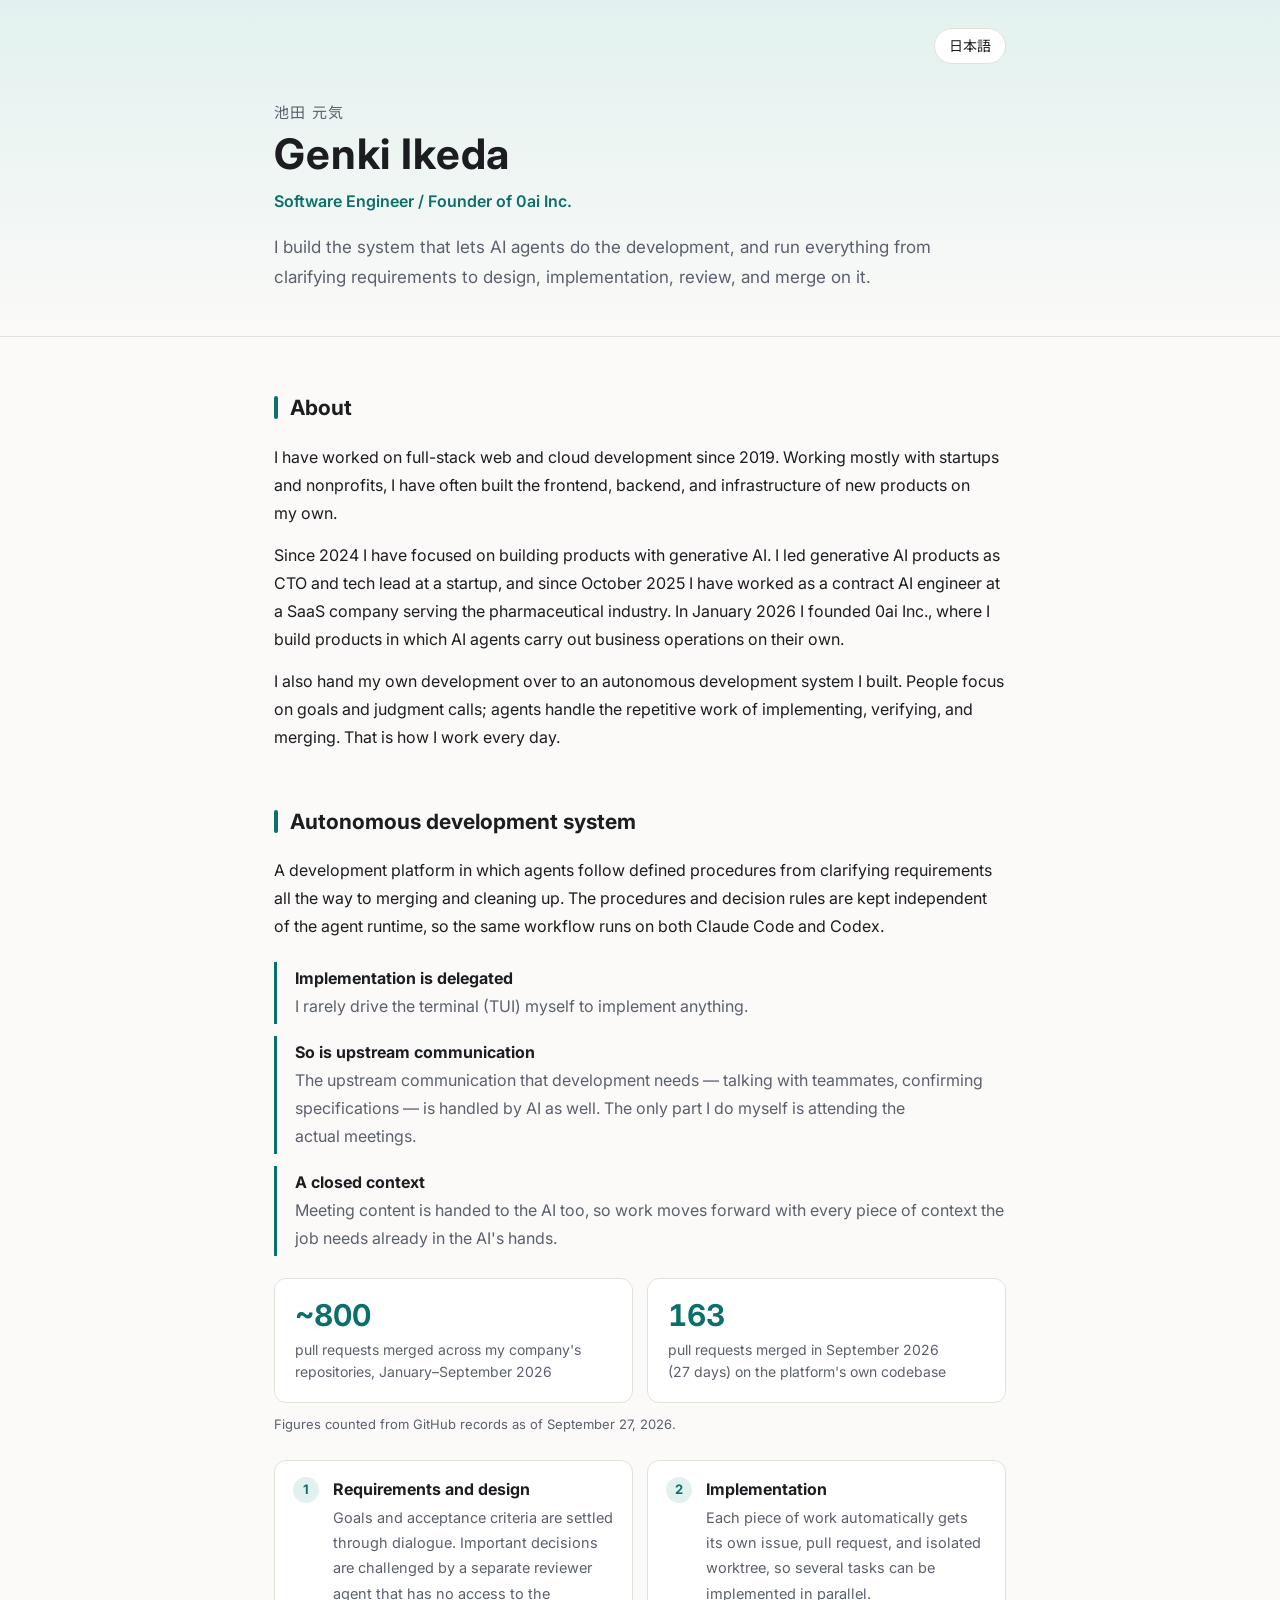
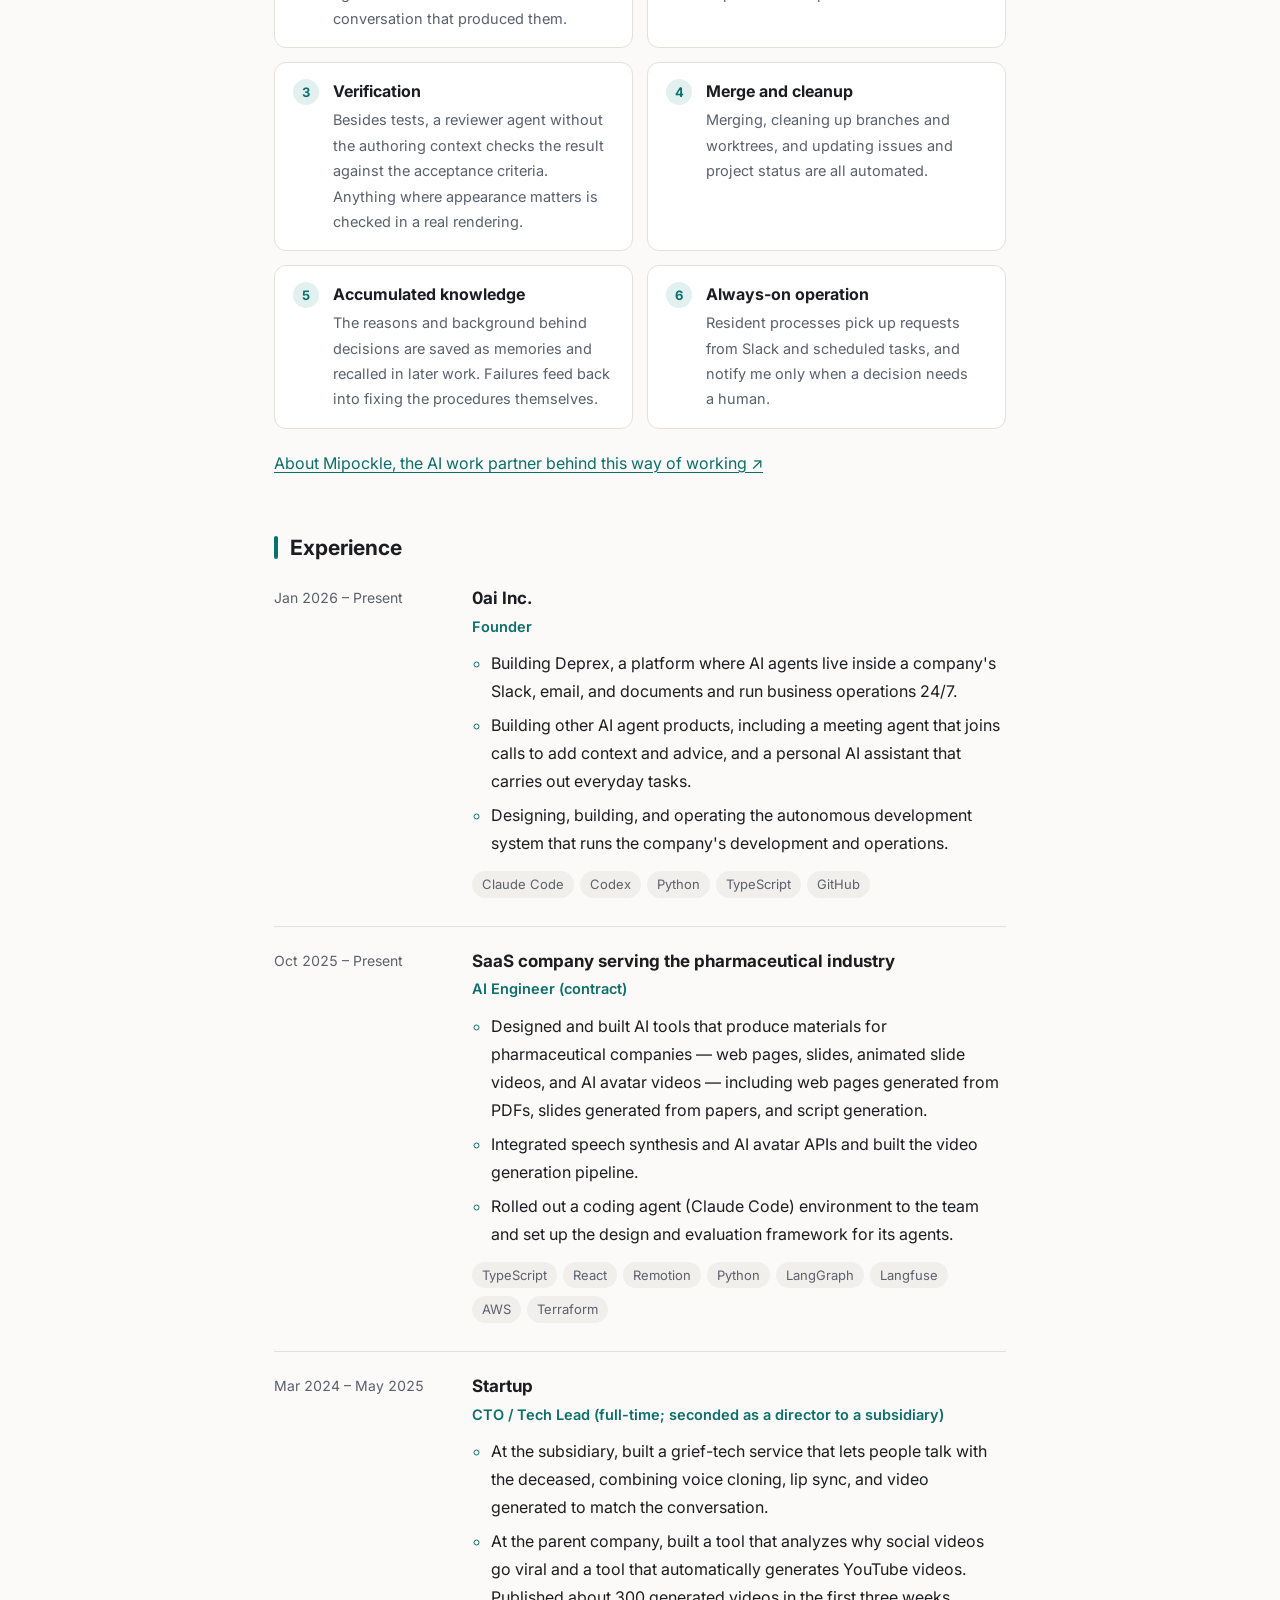
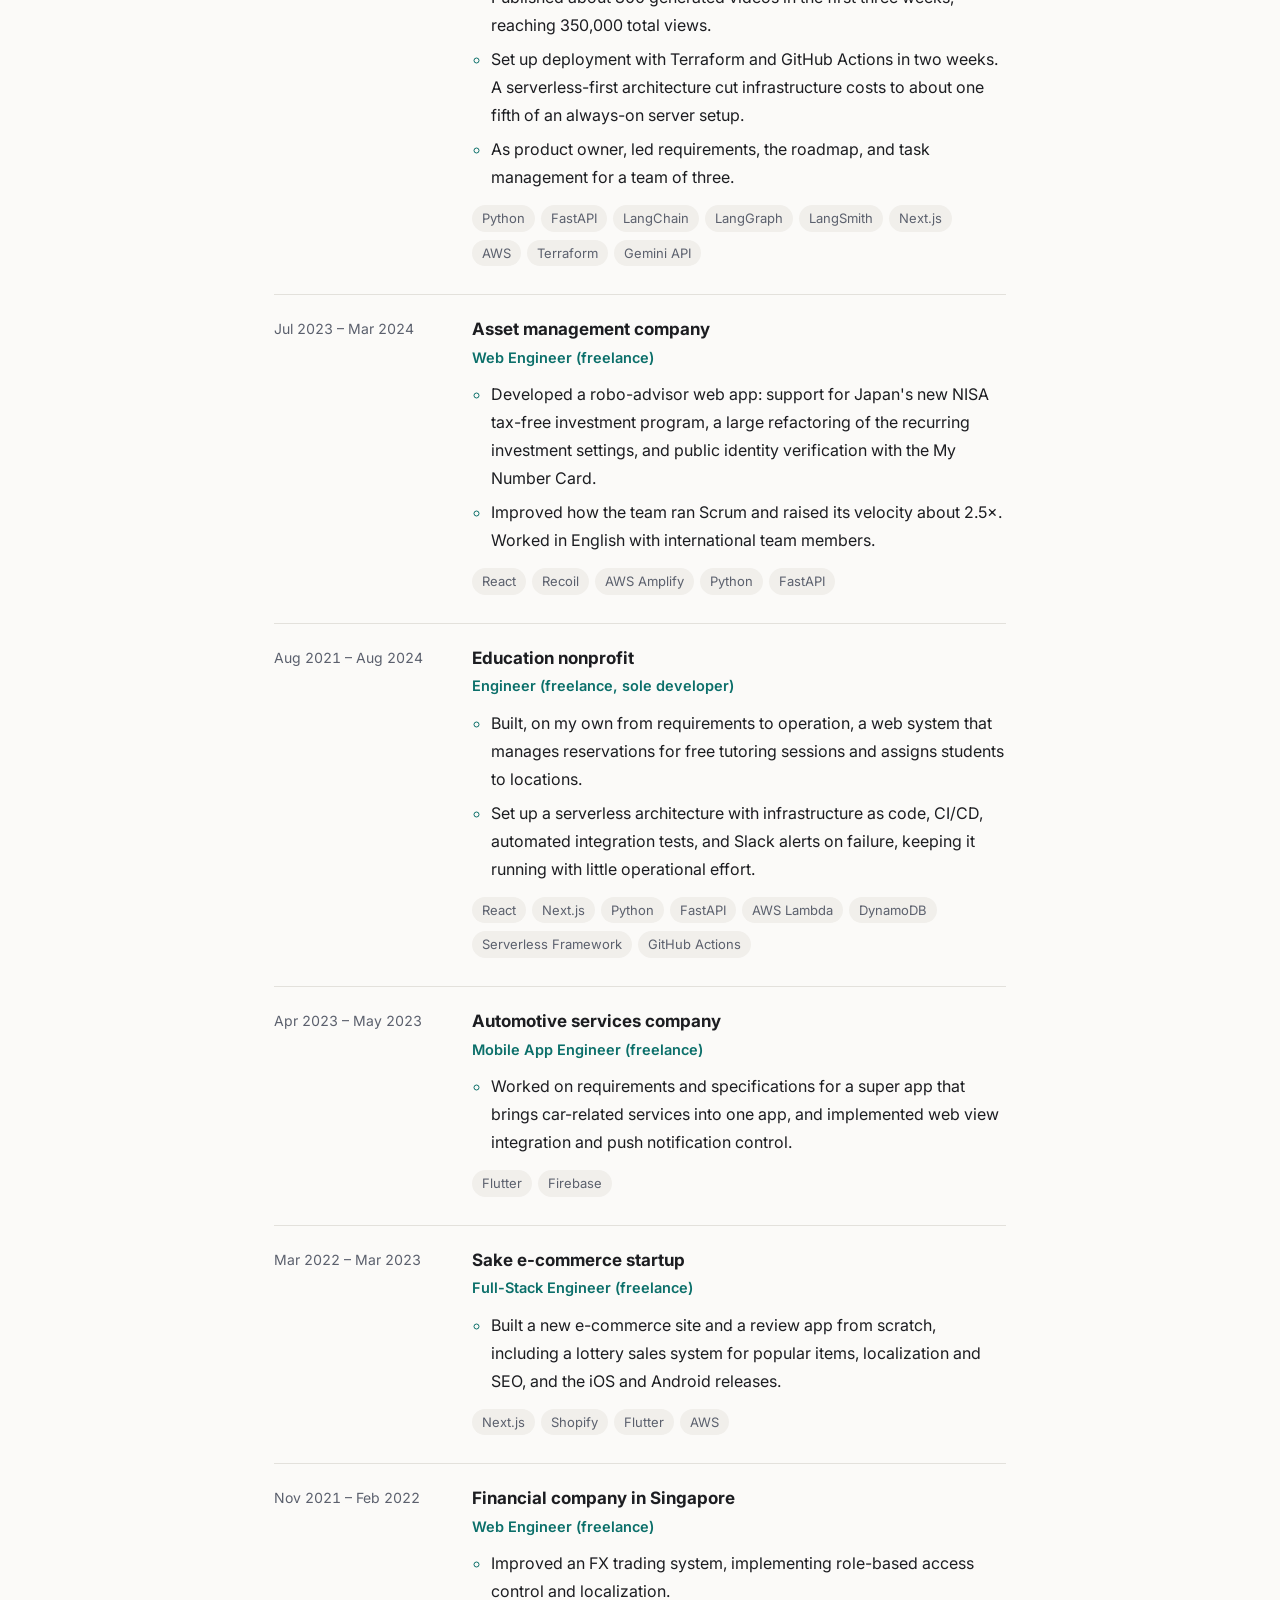
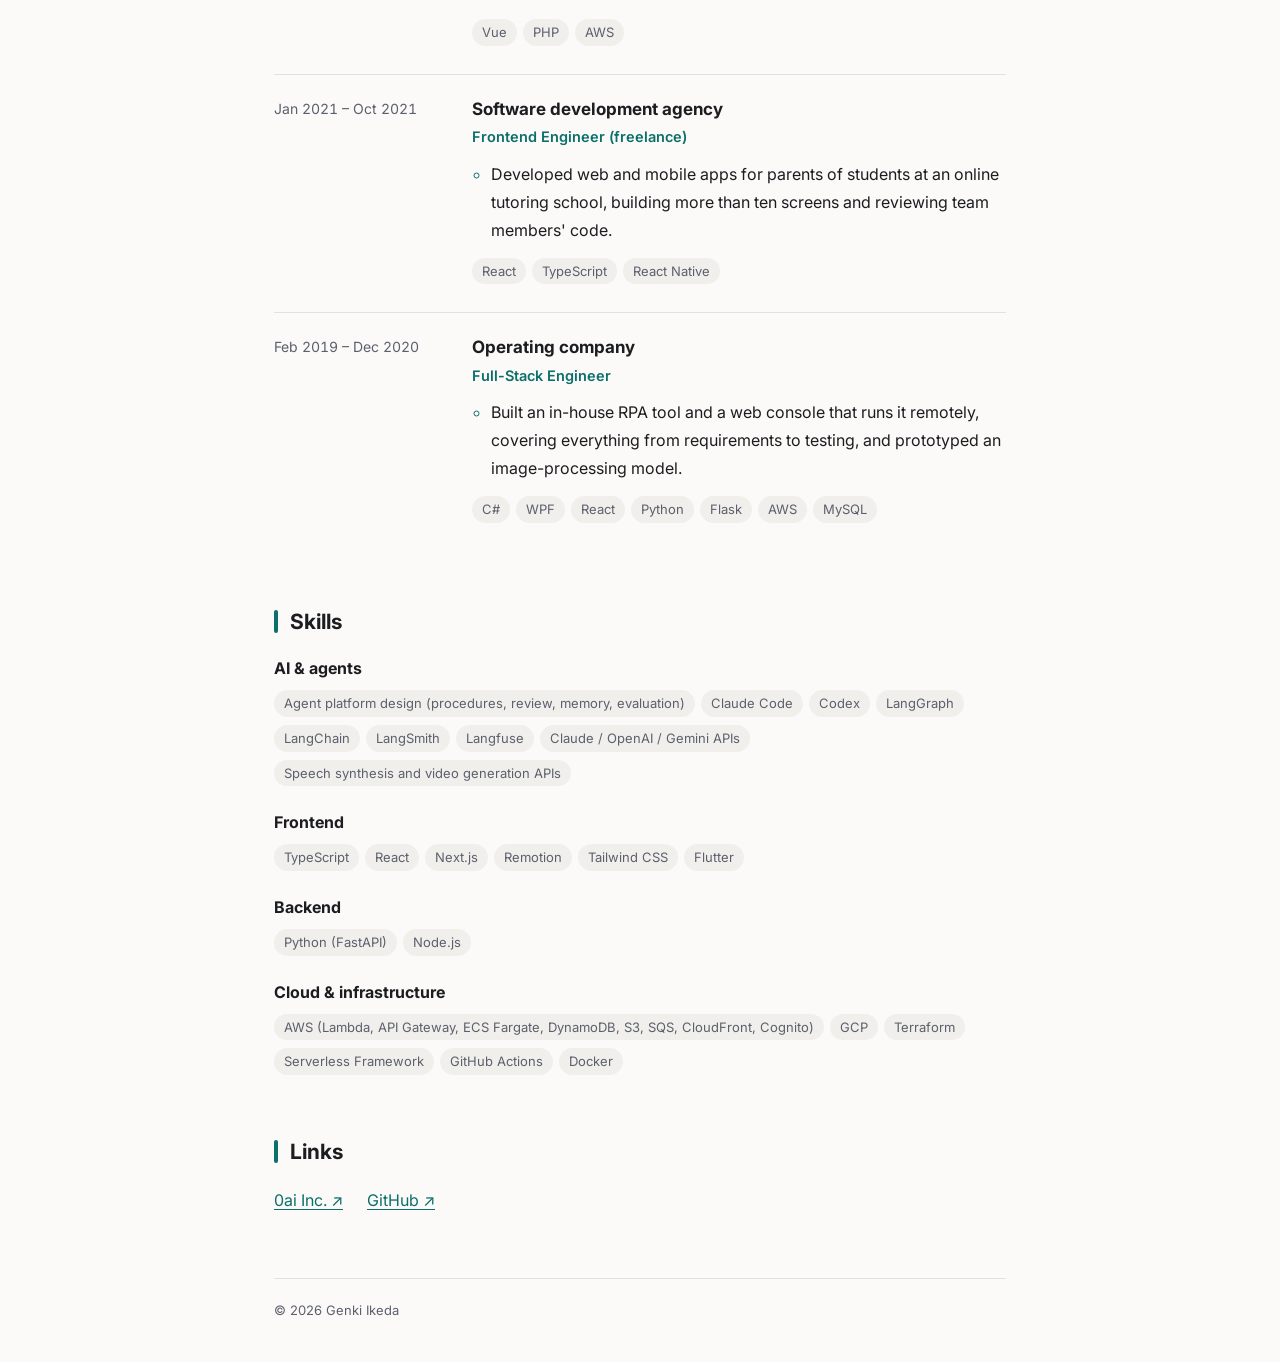
==== en/index.html @ 17bf09fb "Add profile site draft (not published)" ====
<!doctype html>
<html lang="en" class="site">
  <head>
    <meta charset="utf-8">
    <meta name="viewport" content="width=device-width, initial-scale=1">
    <title>Genki Ikeda | Software Engineer</title>
    <meta name="description" content="Software engineer who runs development — from requirements to implementation, review, and merge — on a self-built autonomous development system. Founder of 0ai Inc.">
    <link rel="canonical" href="https://ig-freetech.github.io/en/">
    <link rel="alternate" hreflang="en" href="https://ig-freetech.github.io/en/">
    <link rel="alternate" hreflang="ja" href="https://ig-freetech.github.io/">
    <meta property="og:type" content="profile">
    <meta property="og:title" content="Genki Ikeda | Software Engineer">
    <meta property="og:description" content="Software engineer who runs development — from requirements to implementation, review, and merge — on a self-built autonomous development system. Founder of 0ai Inc.">
    <meta property="og:url" content="https://ig-freetech.github.io/en/">
    <meta name="twitter:card" content="summary">
    <link rel="preconnect" href="https://fonts.googleapis.com">
    <link rel="preconnect" href="https://fonts.gstatic.com" crossorigin>
    <link rel="stylesheet" href="https://fonts.googleapis.com/css2?family=Inter:wght@400;600;700&family=Noto+Sans+JP:wght@400;500;700&display=swap">
    <link rel="stylesheet" href="/assets/style.css">
  </head>
  <body>
    <header class="hero">
      <div class="container">
        <nav class="topbar" aria-label="Language"><a class="lang-switch" href="/" hreflang="ja" lang="ja">日本語</a></nav>
        <p class="name-sub" lang="ja">池田 元気</p>
        <h1 class="name">Genki Ikeda</h1>
        <p class="role">Software Engineer / Founder of 0ai Inc.</p>
        <p class="tagline">I build the system that lets AI agents do the development, and run everything from clarifying requirements to design, implementation, review, and merge on it.</p>
      </div>
    </header>
    <main class="container">
      <section aria-labelledby="about">
        <h2 id="about">About</h2>
        <p>I have worked on full-stack web and cloud development since 2019. Working mostly with startups and nonprofits, I have often built the frontend, backend, and infrastructure of new products on my own.</p>
        <p>Since 2024 I have focused on building products with generative AI. I led generative AI products as CTO and tech lead at a startup, and since October 2025 I have worked as a contract AI engineer at a SaaS company serving the pharmaceutical industry. In January 2026 I founded 0ai Inc., where I build products in which AI agents carry out business operations on their own.</p>
        <p>I also hand my own development over to an autonomous development system I built. People focus on goals and judgment calls; agents handle the repetitive work of implementing, verifying, and merging. That is how I work every day.</p>
      </section>
      <section aria-labelledby="system">
        <h2 id="system">Autonomous development system</h2>
        <p class="lead">A development platform in which agents follow defined procedures from clarifying requirements all the way to merging and cleaning up. The procedures and decision rules are kept independent of the agent runtime, so the same workflow runs on both Claude Code and Codex.</p>
        <ul class="highlights">
          <li>
            <h3>Implementation is delegated</h3>
            <p>I rarely drive the terminal (TUI) myself to implement anything.</p>
          </li>
          <li>
            <h3>So is upstream communication</h3>
            <p>The upstream communication that development needs — talking with teammates, confirming specifications — is handled by AI as well. The only part I do myself is attending the actual meetings.</p>
          </li>
          <li>
            <h3>A closed context</h3>
            <p>Meeting content is handed to the AI too, so work moves forward with every piece of context the job needs already in the AI's hands.</p>
          </li>
        </ul>
        <div class="stats">
          <div class="stat">
            <p class="stat-value">~800</p>
            <p class="stat-label">pull requests merged across my company's repositories, January–September 2026</p>
          </div>
          <div class="stat">
            <p class="stat-value">163</p>
            <p class="stat-label">pull requests merged in September 2026 <span class="nowrap">(27 days)</span> on the platform's own codebase</p>
          </div>
        </div>
        <p class="note">Figures counted from GitHub records as of <span class="nowrap">September 27, 2026</span>.</p>
        <ol class="steps">
          <li class="step">
            <h3>Requirements and design</h3>
            <p>Goals and acceptance criteria are settled through dialogue. Important decisions are challenged by a separate reviewer agent that has no access to the conversation that produced them.</p>
          </li>
          <li class="step">
            <h3>Implementation</h3>
            <p>Each piece of work automatically gets its own issue, pull request, and isolated worktree, so several tasks can be implemented in parallel.</p>
          </li>
          <li class="step">
            <h3>Verification</h3>
            <p>Besides tests, a reviewer agent without the authoring context checks the result against the acceptance criteria. Anything where appearance matters is checked in a real rendering.</p>
          </li>
          <li class="step">
            <h3>Merge and cleanup</h3>
            <p>Merging, cleaning up branches and worktrees, and updating issues and project status are all automated.</p>
          </li>
          <li class="step">
            <h3>Accumulated knowledge</h3>
            <p>The reasons and background behind decisions are saved as memories and recalled in later work. Failures feed back into fixing the procedures themselves.</p>
          </li>
          <li class="step">
            <h3>Always-on operation</h3>
            <p>Resident processes pick up requests from Slack and scheduled tasks, and notify me only when a decision needs a human.</p>
          </li>
        </ol>
        <p class="more"><a href="https://0ai-inc.com/en/mipockle/">About Mipockle, the AI work partner behind this way of working</a></p>
      </section>
      <section aria-labelledby="experience">
        <h2 id="experience">Experience</h2>
        <ol class="jobs">
        <li class="job">
          <p class="job-period">Jan 2026 – Present</p>
          <div class="job-body">
            <h3 class="job-org">0ai Inc.</h3>
            <p class="job-position">Founder</p>
            <ul class="job-points"><li>Building Deprex, a platform where AI agents live inside a company's Slack, email, and documents and run business operations 24/7.</li><li>Building other AI agent products, including a meeting agent that joins calls to add context and advice, and a personal AI assistant that carries out everyday tasks.</li><li>Designing, building, and operating the autonomous development system that runs the company's development and operations.</li></ul>
            <p class="job-tech"><span class="visually-hidden">Tech: </span><span class="tag">Claude Code</span><span class="tag">Codex</span><span class="tag">Python</span><span class="tag">TypeScript</span><span class="tag">GitHub</span></p>
          </div>
        </li>
        <li class="job">
          <p class="job-period">Oct 2025 – Present</p>
          <div class="job-body">
            <h3 class="job-org">SaaS company serving the pharmaceutical industry</h3>
            <p class="job-position">AI Engineer (contract)</p>
            <ul class="job-points"><li>Designed and built AI tools that produce materials for pharmaceutical companies — web pages, slides, animated slide videos, and AI avatar videos — including web pages generated from PDFs, slides generated from papers, and script generation.</li><li>Integrated speech synthesis and AI avatar APIs and built the video generation pipeline.</li><li>Rolled out a coding agent (Claude Code) environment to the team and set up the design and evaluation framework for its agents.</li></ul>
            <p class="job-tech"><span class="visually-hidden">Tech: </span><span class="tag">TypeScript</span><span class="tag">React</span><span class="tag">Remotion</span><span class="tag">Python</span><span class="tag">LangGraph</span><span class="tag">Langfuse</span><span class="tag">AWS</span><span class="tag">Terraform</span></p>
          </div>
        </li>
        <li class="job">
          <p class="job-period">Mar 2024 – May 2025</p>
          <div class="job-body">
            <h3 class="job-org">Startup</h3>
            <p class="job-position">CTO / Tech Lead (full-time; seconded as a director to a subsidiary)</p>
            <ul class="job-points"><li>At the subsidiary, built a grief-tech service that lets people talk with the deceased, combining voice cloning, lip sync, and video generated to match the conversation.</li><li>At the parent company, built a tool that analyzes why social videos go viral and a tool that automatically generates YouTube videos. Published about 300 generated videos in the first three weeks, reaching 350,000 total views.</li><li>Set up deployment with Terraform and GitHub Actions in two weeks. A serverless-first architecture cut infrastructure costs to about one fifth of an always-on server setup.</li><li>As product owner, led requirements, the roadmap, and task management for a team of three.</li></ul>
            <p class="job-tech"><span class="visually-hidden">Tech: </span><span class="tag">Python</span><span class="tag">FastAPI</span><span class="tag">LangChain</span><span class="tag">LangGraph</span><span class="tag">LangSmith</span><span class="tag">Next.js</span><span class="tag">AWS</span><span class="tag">Terraform</span><span class="tag">Gemini API</span></p>
          </div>
        </li>
        <li class="job">
          <p class="job-period">Jul 2023 – Mar 2024</p>
          <div class="job-body">
            <h3 class="job-org">Asset management company</h3>
            <p class="job-position">Web Engineer (freelance)</p>
            <ul class="job-points"><li>Developed a robo-advisor web app: support for Japan's new NISA tax-free investment program, a large refactoring of the recurring investment settings, and public identity verification with the My Number Card.</li><li>Improved how the team ran Scrum and raised its velocity about 2.5×. Worked in English with international team members.</li></ul>
            <p class="job-tech"><span class="visually-hidden">Tech: </span><span class="tag">React</span><span class="tag">Recoil</span><span class="tag">AWS Amplify</span><span class="tag">Python</span><span class="tag">FastAPI</span></p>
          </div>
        </li>
        <li class="job">
          <p class="job-period">Aug 2021 – Aug 2024</p>
          <div class="job-body">
            <h3 class="job-org">Education nonprofit</h3>
            <p class="job-position">Engineer (freelance, sole developer)</p>
            <ul class="job-points"><li>Built, on my own from requirements to operation, a web system that manages reservations for free tutoring sessions and assigns students to locations.</li><li>Set up a serverless architecture with infrastructure as code, CI/CD, automated integration tests, and Slack alerts on failure, keeping it running with little operational effort.</li></ul>
            <p class="job-tech"><span class="visually-hidden">Tech: </span><span class="tag">React</span><span class="tag">Next.js</span><span class="tag">Python</span><span class="tag">FastAPI</span><span class="tag">AWS Lambda</span><span class="tag">DynamoDB</span><span class="tag">Serverless Framework</span><span class="tag">GitHub Actions</span></p>
          </div>
        </li>
        <li class="job">
          <p class="job-period">Apr 2023 – May 2023</p>
          <div class="job-body">
            <h3 class="job-org">Automotive services company</h3>
            <p class="job-position">Mobile App Engineer (freelance)</p>
            <ul class="job-points"><li>Worked on requirements and specifications for a super app that brings car-related services into one app, and implemented web view integration and push notification control.</li></ul>
            <p class="job-tech"><span class="visually-hidden">Tech: </span><span class="tag">Flutter</span><span class="tag">Firebase</span></p>
          </div>
        </li>
        <li class="job">
          <p class="job-period">Mar 2022 – Mar 2023</p>
          <div class="job-body">
            <h3 class="job-org">Sake e-commerce startup</h3>
            <p class="job-position">Full-Stack Engineer (freelance)</p>
            <ul class="job-points"><li>Built a new e-commerce site and a review app from scratch, including a lottery sales system for popular items, localization and SEO, and the iOS and Android releases.</li></ul>
            <p class="job-tech"><span class="visually-hidden">Tech: </span><span class="tag">Next.js</span><span class="tag">Shopify</span><span class="tag">Flutter</span><span class="tag">AWS</span></p>
          </div>
        </li>
        <li class="job">
          <p class="job-period">Nov 2021 – Feb 2022</p>
          <div class="job-body">
            <h3 class="job-org">Financial company in Singapore</h3>
            <p class="job-position">Web Engineer (freelance)</p>
            <ul class="job-points"><li>Improved an FX trading system, implementing role-based access control and localization.</li></ul>
            <p class="job-tech"><span class="visually-hidden">Tech: </span><span class="tag">Vue</span><span class="tag">PHP</span><span class="tag">AWS</span></p>
          </div>
        </li>
        <li class="job">
          <p class="job-period">Jan 2021 – Oct 2021</p>
          <div class="job-body">
            <h3 class="job-org">Software development agency</h3>
            <p class="job-position">Frontend Engineer (freelance)</p>
            <ul class="job-points"><li>Developed web and mobile apps for parents of students at an online tutoring school, building more than ten screens and reviewing team members' code.</li></ul>
            <p class="job-tech"><span class="visually-hidden">Tech: </span><span class="tag">React</span><span class="tag">TypeScript</span><span class="tag">React Native</span></p>
          </div>
        </li>
        <li class="job">
          <p class="job-period">Feb 2019 – Dec 2020</p>
          <div class="job-body">
            <h3 class="job-org">Operating company</h3>
            <p class="job-position">Full-Stack Engineer</p>
            <ul class="job-points"><li>Built an in-house RPA tool and a web console that runs it remotely, covering everything from requirements to testing, and prototyped an image-processing model.</li></ul>
            <p class="job-tech"><span class="visually-hidden">Tech: </span><span class="tag">C#</span><span class="tag">WPF</span><span class="tag">React</span><span class="tag">Python</span><span class="tag">Flask</span><span class="tag">AWS</span><span class="tag">MySQL</span></p>
          </div>
        </li>
        </ol>
      </section>
      <section aria-labelledby="skills">
        <h2 id="skills">Skills</h2>
        <div class="skills">
        <div class="skill-group">
          <h3>AI &amp; agents</h3>
          <p><span class="tag">Agent platform design (procedures, review, memory, evaluation)</span><span class="tag">Claude Code</span><span class="tag">Codex</span><span class="tag">LangGraph</span><span class="tag">LangChain</span><span class="tag">LangSmith</span><span class="tag">Langfuse</span><span class="tag">Claude / OpenAI / Gemini APIs</span><span class="tag">Speech synthesis and video generation APIs</span></p>
        </div>
        <div class="skill-group">
          <h3>Frontend</h3>
          <p><span class="tag">TypeScript</span><span class="tag">React</span><span class="tag">Next.js</span><span class="tag">Remotion</span><span class="tag">Tailwind CSS</span><span class="tag">Flutter</span></p>
        </div>
        <div class="skill-group">
          <h3>Backend</h3>
          <p><span class="tag">Python (FastAPI)</span><span class="tag">Node.js</span></p>
        </div>
        <div class="skill-group">
          <h3>Cloud &amp; infrastructure</h3>
          <p><span class="tag">AWS (Lambda, API Gateway, ECS Fargate, DynamoDB, S3, SQS, CloudFront, Cognito)</span><span class="tag">GCP</span><span class="tag">Terraform</span><span class="tag">Serverless Framework</span><span class="tag">GitHub Actions</span><span class="tag">Docker</span></p>
        </div>
        </div>
      </section>
      <section aria-labelledby="links">
        <h2 id="links">Links</h2>
        <ul class="links"><li><a href="https://0ai-inc.com/en/">0ai Inc.</a></li><li><a href="https://github.com/ig-freetech">GitHub</a></li></ul>
      </section>
    </main>
    <footer class="container footer">
      <p>&copy; 2026 Genki Ikeda</p>
    </footer>
  </body>
</html>
---- assets/style.css ----
:root {
  --bg: #fbfaf8;
  --surface: #ffffff;
  --text: #1c1d21;
  --muted: #5b606d;
  --border: #e3e1dc;
  --accent: #0b6f6a;
  --accent-soft: #e2f1ef;
  --tag-bg: #f1efeb;
  --font: "Inter", "Noto Sans JP", "Hiragino Sans", "Hiragino Kaku Gothic ProN", "Yu Gothic", system-ui, sans-serif;
  color-scheme: light;
}

@media (prefers-color-scheme: dark) {
  :root:not([data-theme="light"]) {
    --bg: #0f1115;
    --surface: #161920;
    --text: #e6e7ea;
    --muted: #a3a8b4;
    --border: #272b34;
    --accent: #5ccfc4;
    --accent-soft: #12302d;
    --tag-bg: #1d2029;
    color-scheme: dark;
  }
}

*,
*::before,
*::after {
  box-sizing: border-box;
}

html {
  -webkit-text-size-adjust: 100%;
  text-size-adjust: 100%;
}

body {
  margin: 0;
  background: var(--bg);
  color: var(--text);
  font-family: var(--font);
  font-size: 16px;
  line-height: 1.75;
  font-feature-settings: "palt" 1;
}

html[lang="ja"] body {
  line-height: 1.9;
  letter-spacing: 0.02em;
  word-break: auto-phrase;
}

h1,
h2,
h3,
p,
li {
  text-wrap: pretty;
}

a {
  color: var(--accent);
  text-underline-offset: 3px;
}

a:focus-visible {
  outline: 2px solid var(--accent);
  outline-offset: 3px;
  border-radius: 4px;
}

.container {
  max-width: 780px;
  margin: 0 auto;
  padding: 0 24px;
}

.visually-hidden {
  position: absolute;
  width: 1px;
  height: 1px;
  overflow: hidden;
  clip: rect(0 0 0 0);
  white-space: nowrap;
}

/* Hero */
.hero {
  padding: 28px 0 44px;
  border-bottom: 1px solid var(--border);
  background: linear-gradient(180deg, var(--accent-soft) 0%, transparent 100%);
}

.topbar {
  display: flex;
  justify-content: flex-end;
  min-height: 36px;
  margin-bottom: 36px;
}

.lang-switch {
  display: inline-flex;
  align-items: center;
  padding: 4px 14px;
  border: 1px solid var(--border);
  border-radius: 999px;
  background: var(--surface);
  color: var(--text);
  font-size: 14px;
  text-decoration: none;
}

.lang-switch:hover {
  border-color: var(--accent);
  color: var(--accent);
}

.name-sub {
  margin: 0;
  color: var(--muted);
  font-size: 15px;
  letter-spacing: 0.08em;
}

.name {
  margin: 2px 0 6px;
  font-size: 42px;
  line-height: 1.25;
  letter-spacing: 0.02em;
}

.role {
  margin: 0 0 18px;
  color: var(--accent);
  font-weight: 600;
}

.tagline {
  max-width: 40em;
  margin: 0;
  color: var(--muted);
  font-size: 17px;
}

.contact {
  display: flex;
  flex-wrap: wrap;
  gap: 4px 18px;
  margin: 16px 0 0;
  padding: 0;
  list-style: none;
  color: var(--muted);
  font-size: 14px;
}

/* Sections */
main section {
  margin-top: 56px;
}

h2 {
  display: flex;
  align-items: flex-start;
  gap: 12px;
  margin: 0 0 20px;
  font-size: 21px;
  line-height: 1.4;
  text-wrap: balance;
}

h2::before {
  content: "";
  flex: none;
  width: 4px;
  height: 1.1em;
  margin-top: 0.15em;
  border-radius: 2px;
  background: var(--accent);
}

h3 {
  margin: 0;
  font-size: 16px;
  line-height: 1.5;
}

main p {
  margin: 0 0 14px;
}

.lead {
  color: var(--text);
}

.note {
  margin-top: 12px;
  color: var(--muted);
  font-size: 13px;
}

/* Autonomous development system */
.highlights {
  display: grid;
  gap: 12px;
  margin: 22px 0 0;
  padding: 0;
  list-style: none;
}

.highlights li {
  padding: 4px 0 4px 18px;
  border-left: 3px solid var(--accent);
}

.highlights h3 {
  margin-bottom: 2px;
}

.highlights p {
  margin: 0;
  color: var(--muted);
}

.more {
  margin: 20px 0 0;
}

.more a::after {
  content: "\00a0\2197";
}

.stats {
  display: grid;
  grid-template-columns: repeat(2, minmax(0, 1fr));
  gap: 14px;
  margin: 22px 0 0;
}

.stats + .note {
  margin: 10px 0 24px;
}

.nowrap {
  white-space: nowrap;
}

.stat {
  padding: 18px 20px;
  border: 1px solid var(--border);
  border-radius: 12px;
  background: var(--surface);
}

.stat-value {
  margin: 0;
  color: var(--accent);
  font-size: 30px;
  font-weight: 700;
  line-height: 1.2;
  font-variant-numeric: tabular-nums;
}

.stat-label {
  margin: 6px 0 0;
  color: var(--muted);
  font-size: 14px;
  line-height: 1.6;
}

.steps {
  display: grid;
  grid-template-columns: repeat(2, minmax(0, 1fr));
  gap: 14px;
  margin: 0;
  padding: 0;
  list-style: none;
  counter-reset: step;
}

.step {
  position: relative;
  padding: 16px 18px 16px 58px;
  border: 1px solid var(--border);
  border-radius: 12px;
  background: var(--surface);
  counter-increment: step;
}

.step::before {
  content: counter(step);
  position: absolute;
  top: 16px;
  left: 18px;
  display: grid;
  place-items: center;
  width: 26px;
  height: 26px;
  border-radius: 50%;
  background: var(--accent-soft);
  color: var(--accent);
  font-size: 13px;
  font-weight: 700;
  letter-spacing: 0;
}

.step h3 {
  margin-bottom: 4px;
}

.step p {
  margin: 0;
  color: var(--muted);
  font-size: 14.5px;
  line-height: 1.75;
}

/* Experience */
.jobs {
  margin: 0;
  padding: 0;
  list-style: none;
}

.job {
  display: grid;
  grid-template-columns: 176px minmax(0, 1fr);
  gap: 6px 22px;
  padding: 22px 0;
  border-top: 1px solid var(--border);
}

.job:first-child {
  border-top: 0;
  padding-top: 4px;
}

.job-period {
  margin: 0;
  color: var(--muted);
  font-size: 14px;
  font-variant-numeric: tabular-nums;
  white-space: nowrap;
}

.job-org {
  font-size: 17px;
}

.job-position {
  margin: 2px 0 10px;
  color: var(--accent);
  font-size: 14.5px;
  font-weight: 600;
}

.job-points {
  margin: 0 0 12px;
  padding-left: 1.2em;
}

.job-points li {
  margin-bottom: 6px;
}

.job-points li::marker {
  color: var(--accent);
}

.job-tech {
  margin: 0;
}

.tag {
  display: inline-block;
  margin: 0 6px 6px 0;
  padding: 1px 10px;
  border-radius: 14px;
  background: var(--tag-bg);
  color: var(--muted);
  font-size: 13px;
  line-height: 1.9;
  letter-spacing: 0;
}

/* Skills */
.skills {
  display: grid;
  gap: 18px;
}

.skill-group h3 {
  margin-bottom: 8px;
}

.skill-group p {
  margin: 0;
}

/* Links */
.links {
  display: flex;
  flex-wrap: wrap;
  gap: 10px 24px;
  margin: 0;
  padding: 0;
  list-style: none;
}

.links a::after {
  content: "\00a0\2197";
}

.footer {
  margin-top: 64px;
  padding-bottom: 40px;
  color: var(--muted);
  font-size: 13px;
}

.footer p {
  margin: 0;
  padding-top: 20px;
  border-top: 1px solid var(--border);
}

@media (max-width: 640px) {
  .container {
    padding: 0 16px;
  }

  .hero {
    padding-bottom: 36px;
  }

  .topbar {
    margin-bottom: 24px;
  }

  .name {
    font-size: 34px;
  }

  .tagline {
    font-size: 16px;
  }

  main section {
    margin-top: 44px;
  }

  .stats,
  .steps {
    grid-template-columns: minmax(0, 1fr);
  }

  .job {
    grid-template-columns: minmax(0, 1fr);
    gap: 2px;
  }
}

/* Print: the resume PDF and printing the public page */
@page {
  size: A4;
  margin: 14mm 15mm;
}

@media print {
  :root {
    --bg: #ffffff;
    --surface: #ffffff;
    --text: #16171a;
    --muted: #4c515c;
    --border: #d9d7d2;
    --accent: #0b6f6a;
    --accent-soft: #eef6f5;
    --tag-bg: #f1efeb;
  }

  body {
    font-size: 10pt;
    line-height: 1.6;
  }

  html[lang="ja"] body {
    line-height: 1.7;
  }

  .container {
    max-width: none;
    padding: 0;
  }

  .hero {
    padding: 0 0 12px;
    background: none;
  }

  .topbar {
    display: none;
  }

  .name {
    font-size: 22pt;
  }

  .tagline {
    font-size: 10.5pt;
  }

  main section {
    margin-top: 18px;
  }

  h2 {
    margin-bottom: 10px;
    font-size: 13pt;
    break-after: avoid;
  }

  .stats {
    margin: 10px 0 0;
    gap: 8px;
  }

  .stats + .note {
    margin: 6px 0 12px;
  }

  .stat {
    padding: 8px 12px;
  }

  .stat-value {
    font-size: 16pt;
  }

  .steps {
    gap: 8px 18px;
  }

  .step {
    padding: 0 0 0 30px;
    border: 0;
    border-radius: 0;
    background: none;
    break-inside: avoid;
  }

  .step::before {
    top: 1px;
    left: 0;
    width: 20px;
    height: 20px;
  }

  .step p {
    font-size: 9pt;
  }

  .job {
    grid-template-columns: 27mm minmax(0, 1fr);
    gap: 4px 14px;
    padding: 10px 0;
    break-inside: avoid;
  }

  .job-period {
    white-space: normal;
    font-size: 9pt;
  }

  .tag {
    font-size: 8pt;
    padding: 0 7px;
  }

  .links a::after {
    content: " (" attr(href) ")";
    color: var(--muted);
  }

  .highlights {
    margin-top: 10px;
    gap: 6px;
  }

  .highlights li {
    padding: 2px 0 2px 12px;
    break-inside: avoid;
  }

  .more a::after {
    content: " (" attr(href) ")";
    color: var(--muted);
  }

  .footer {
    display: none;
  }
}
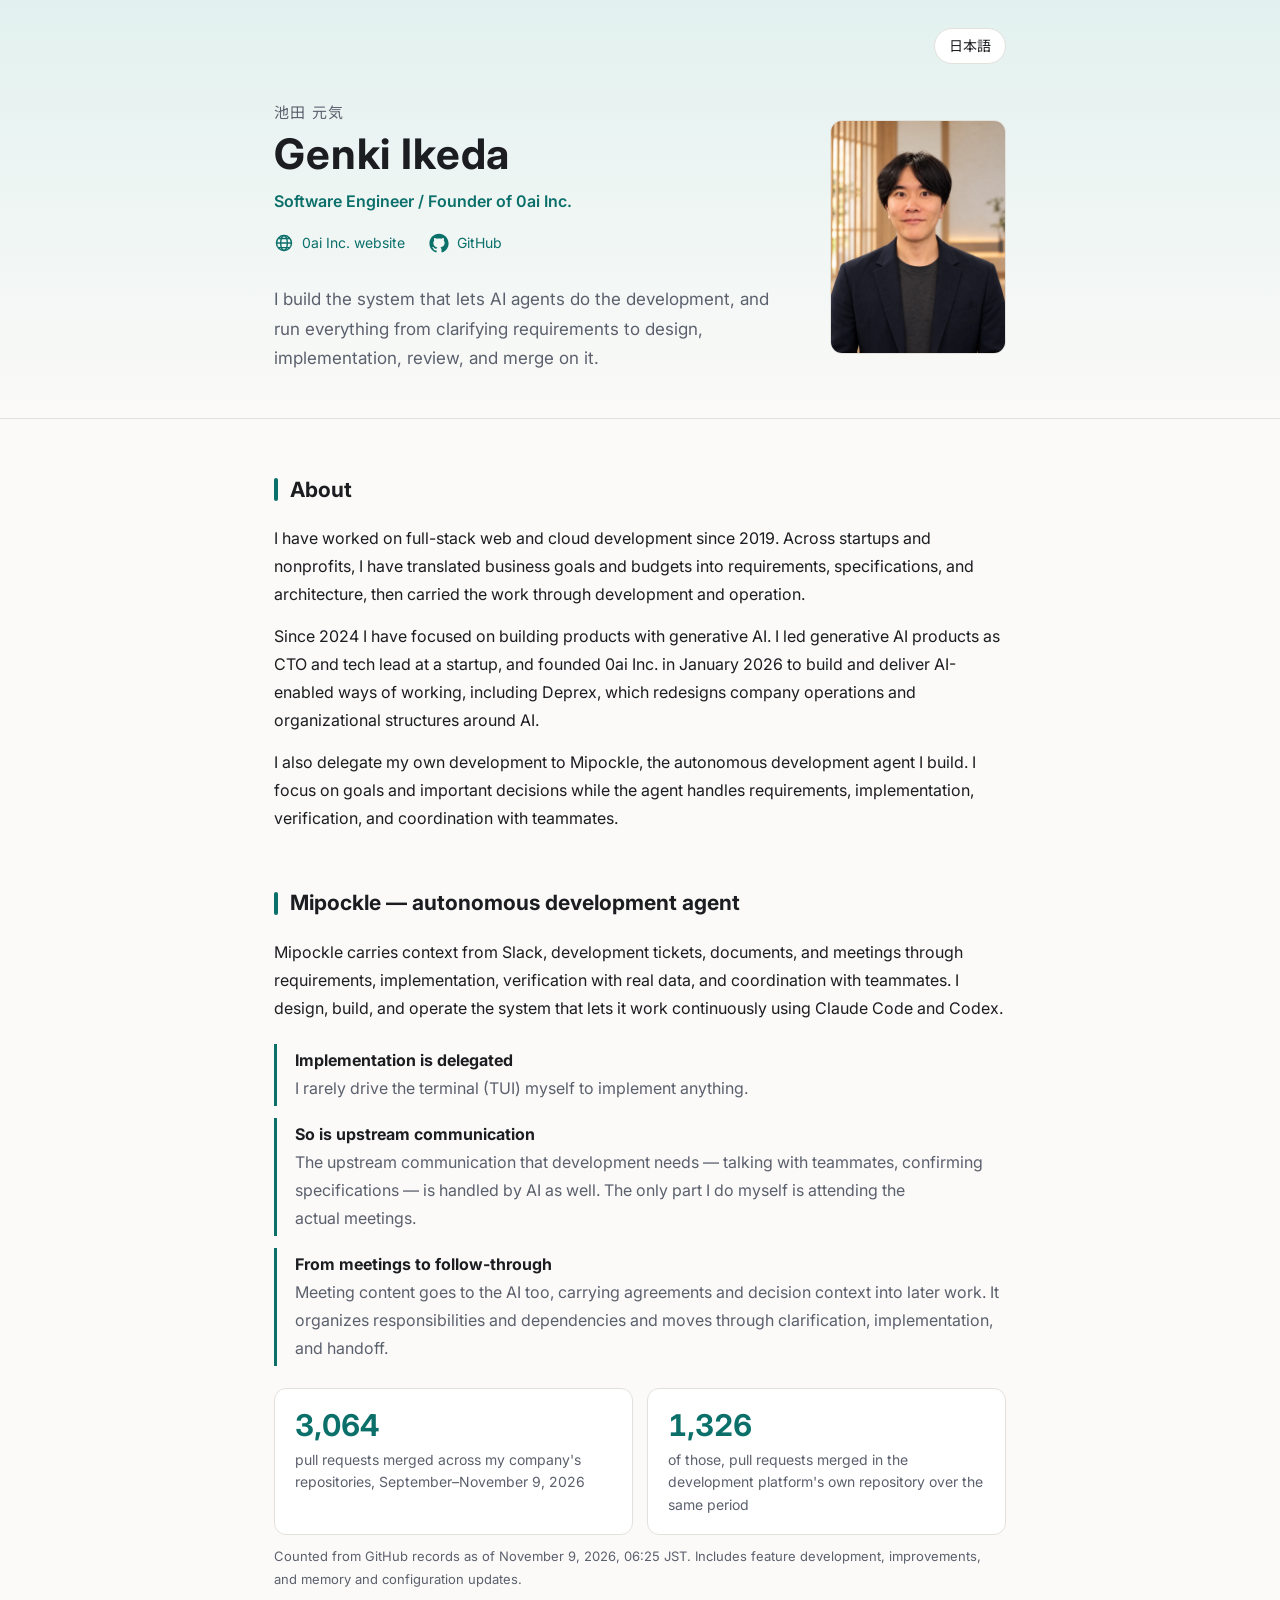
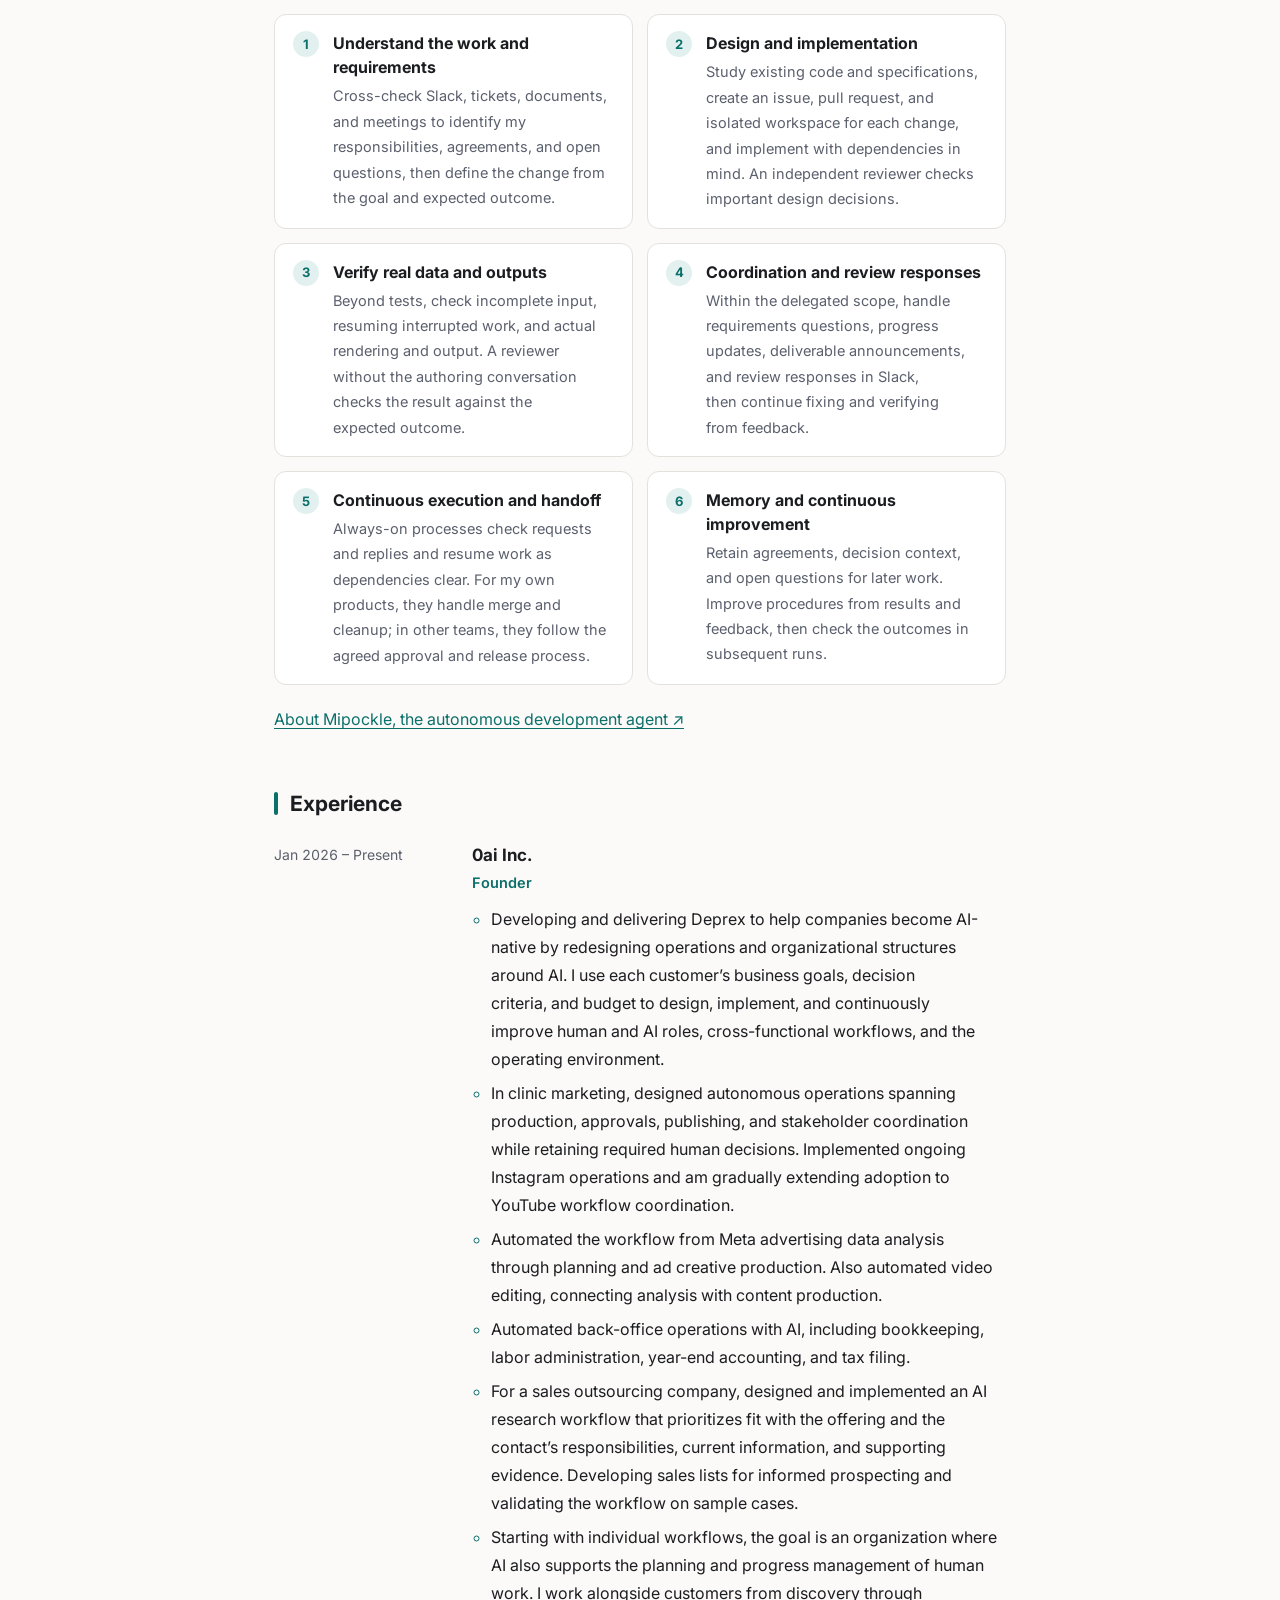
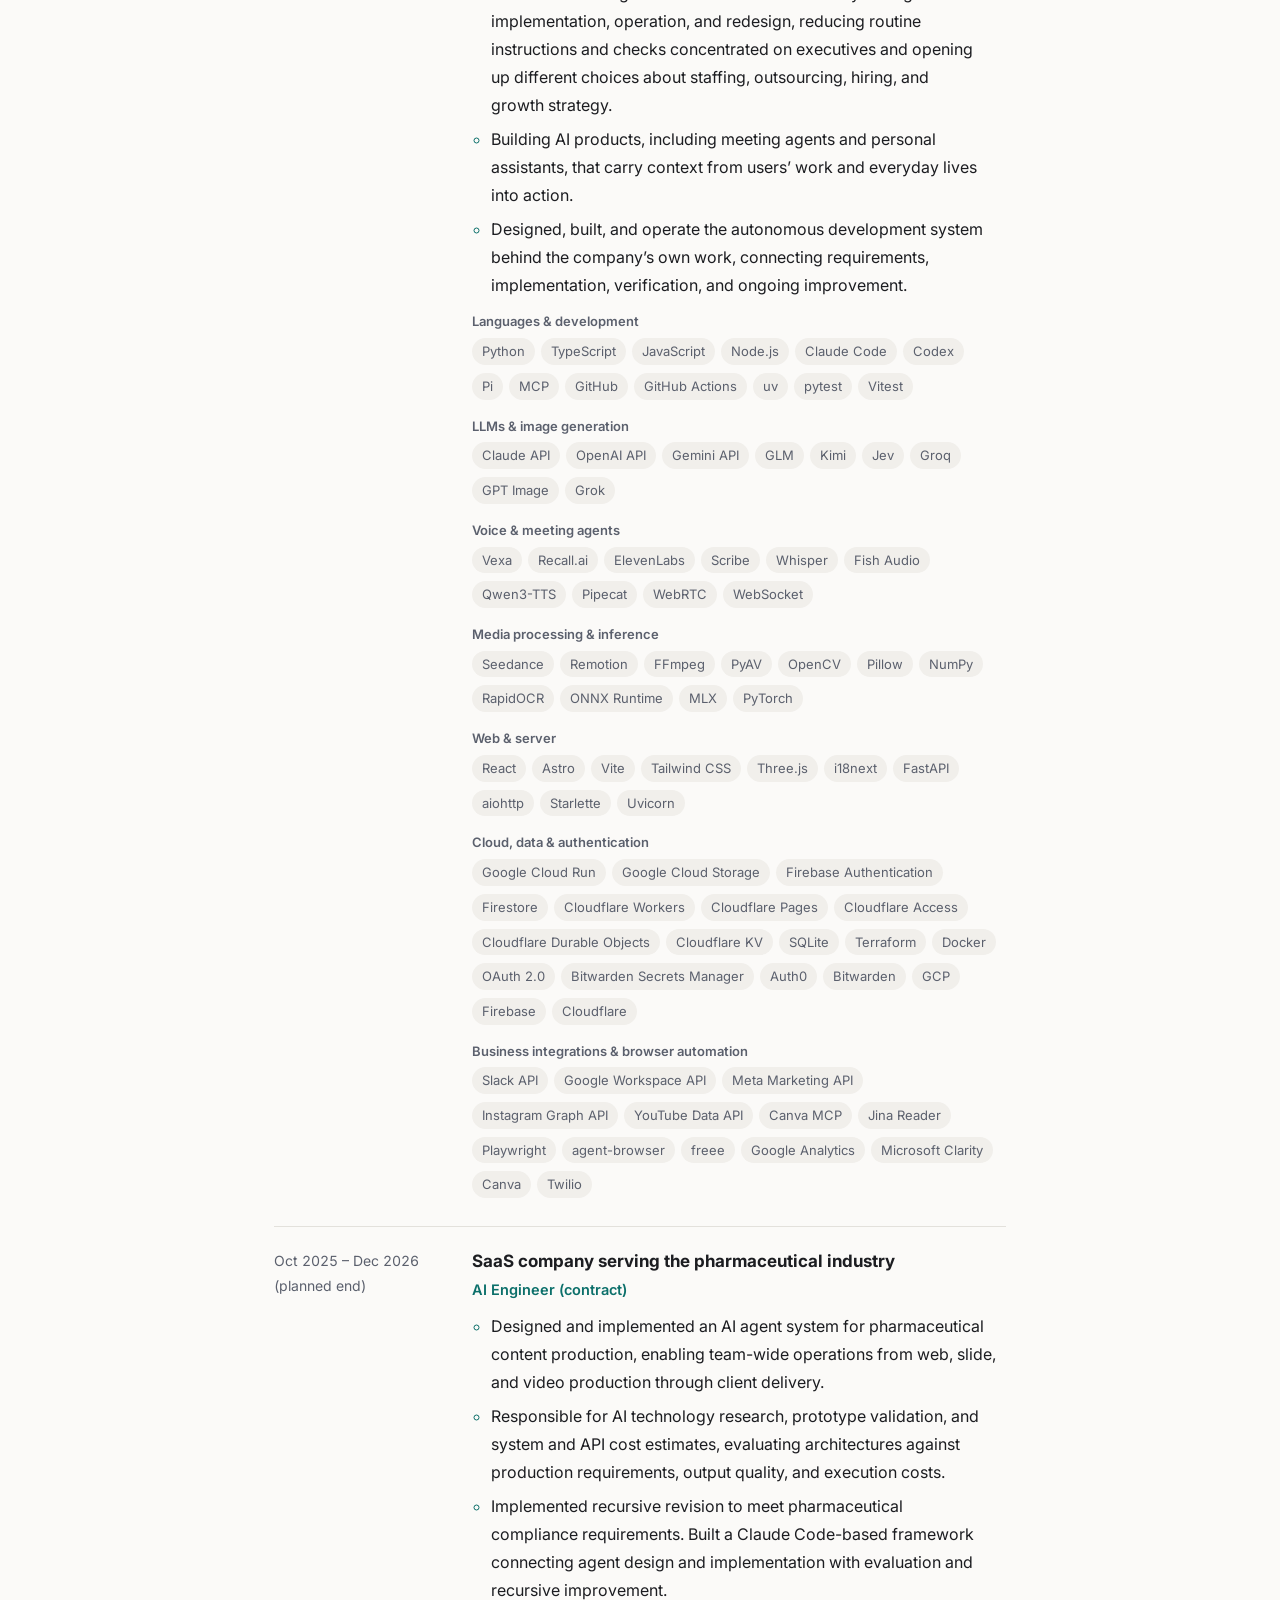
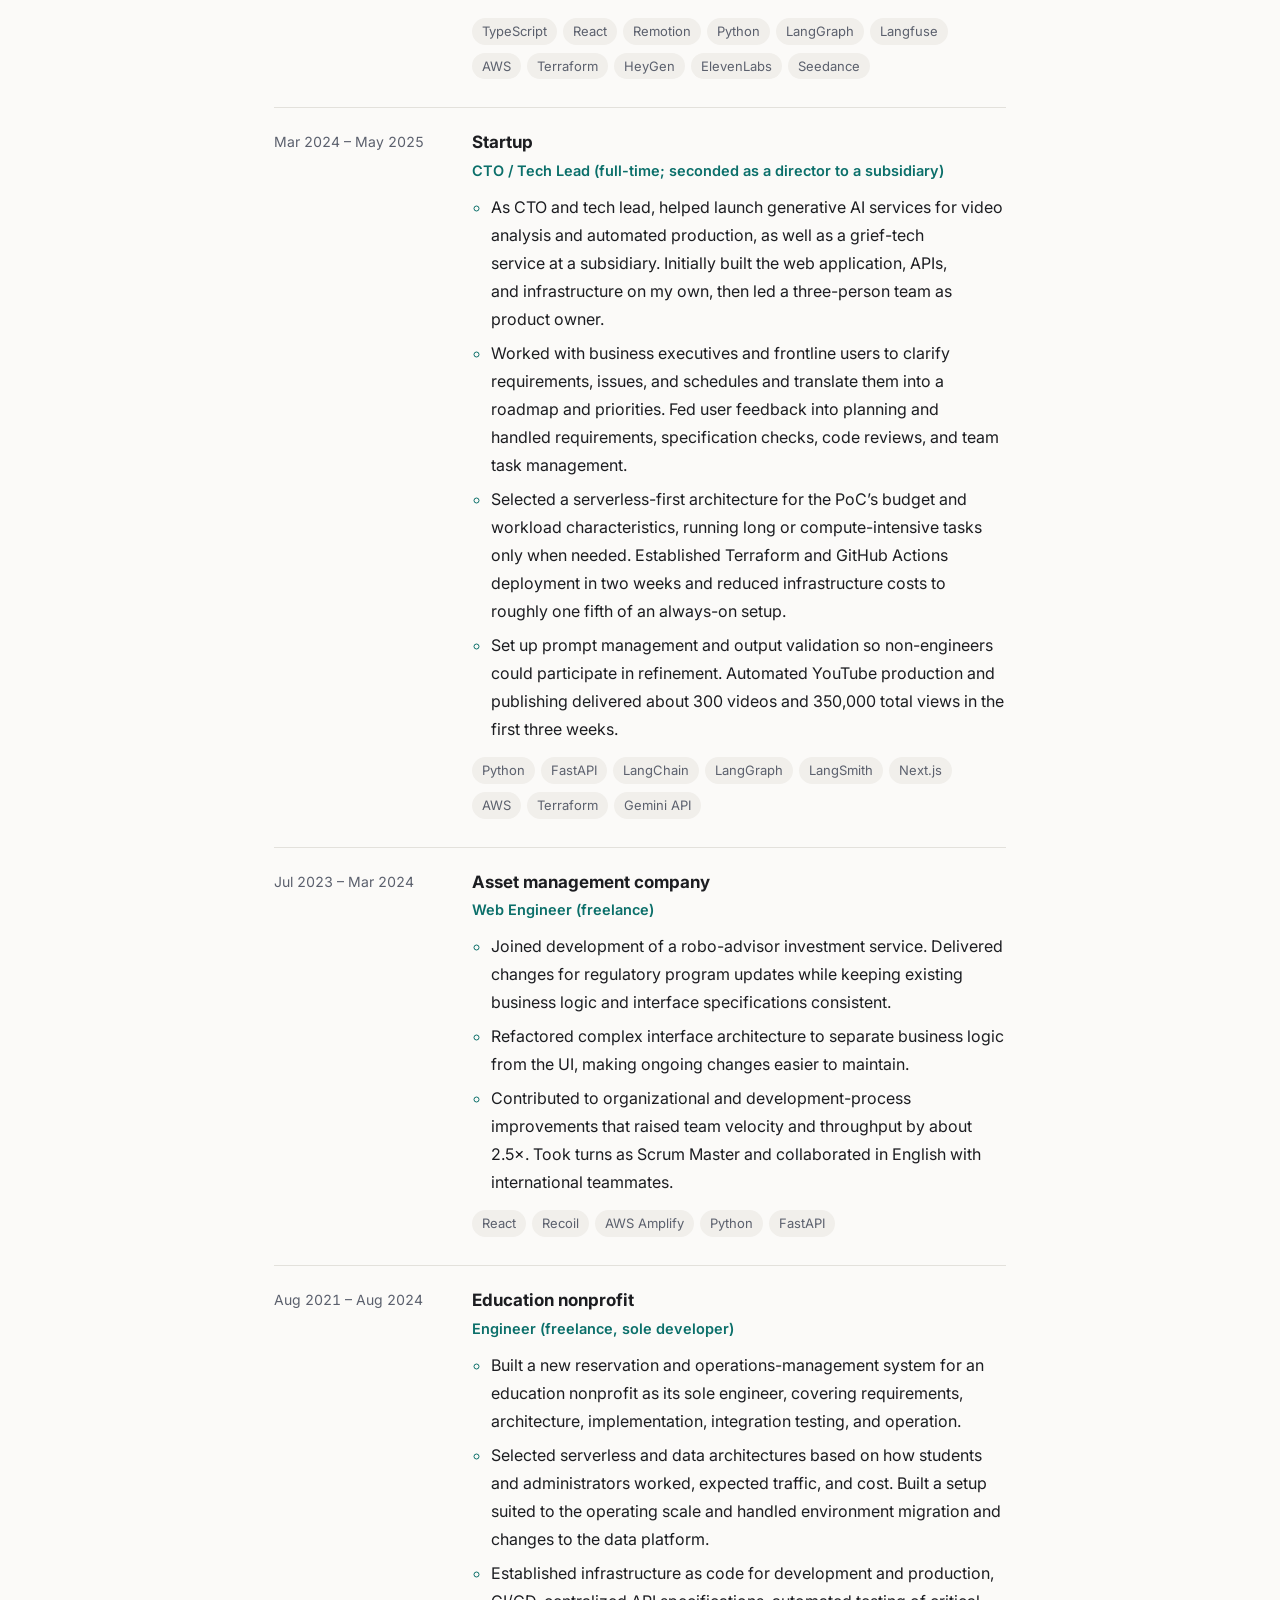
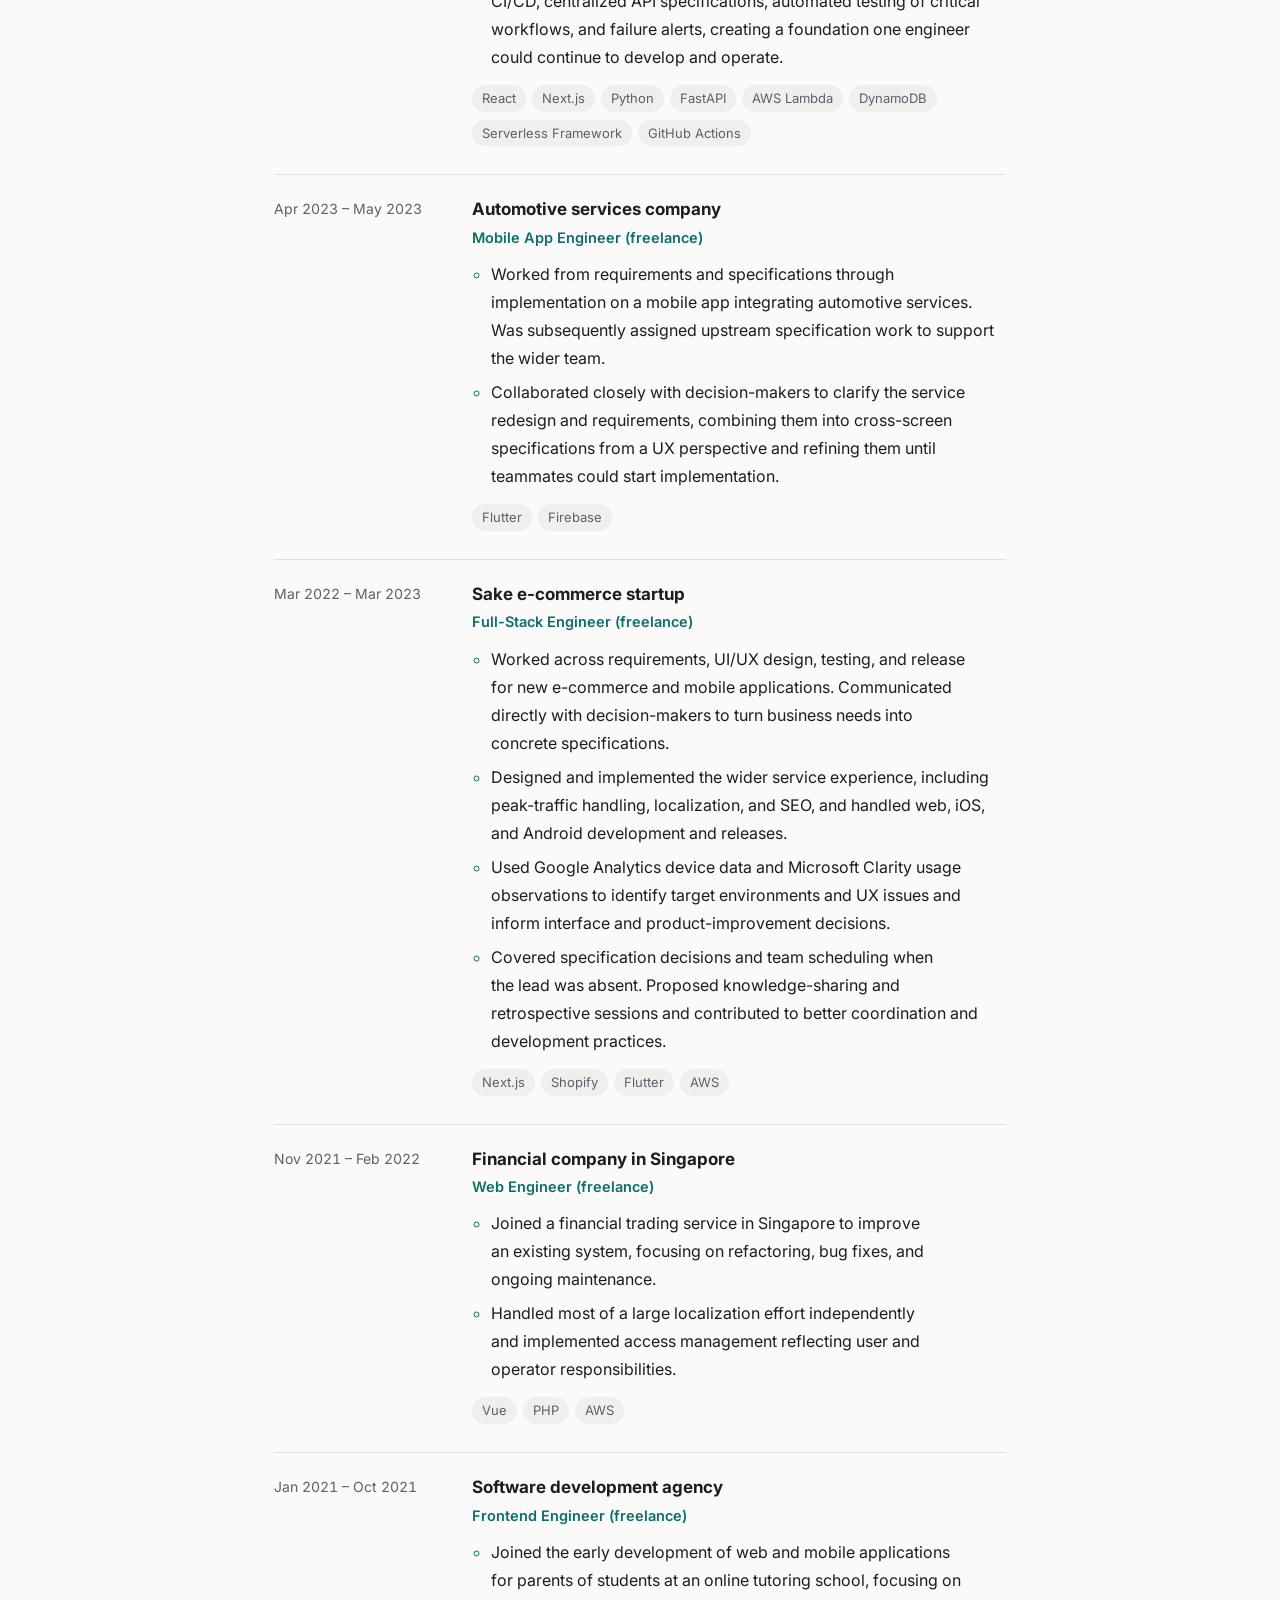
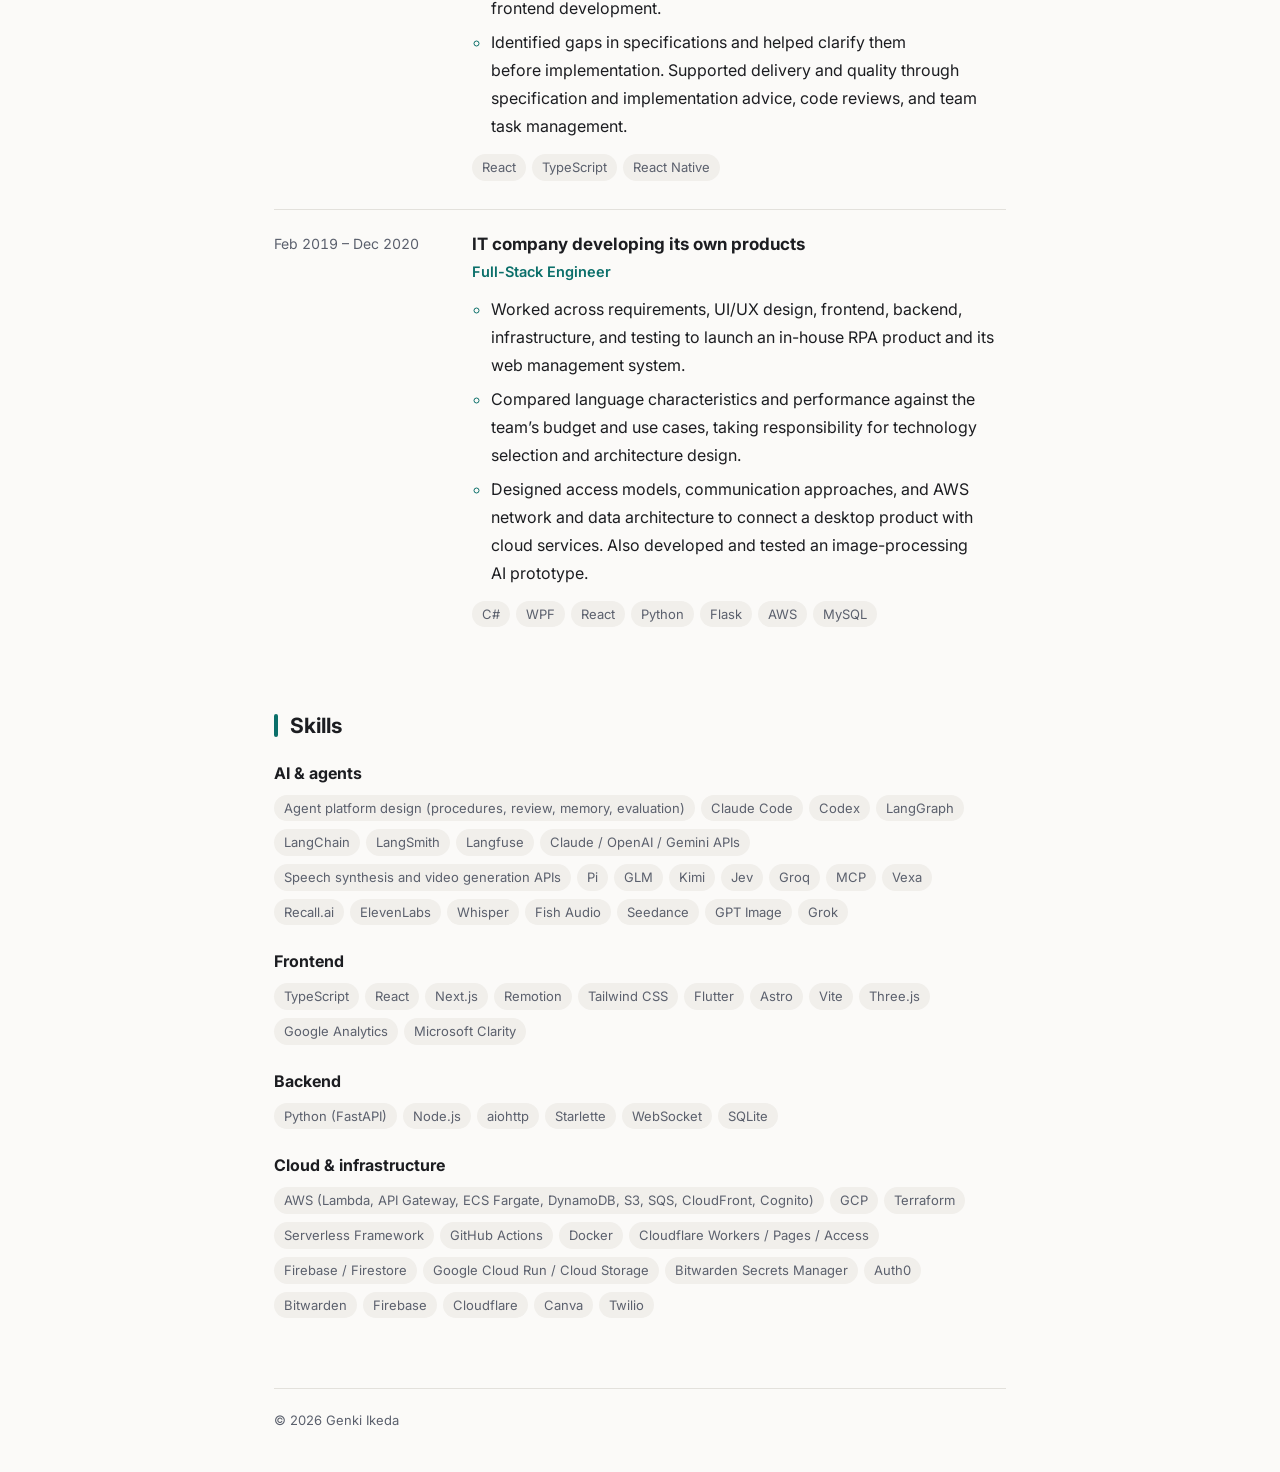
==== commit b5d79fe1: "プロフィールと職務経歴を更新して公開準備" ====
--- a/en/index.html
+++ b/en/index.html
@@ -22,22 +22,28 @@
     <header class="hero">
       <div class="container">
         <nav class="topbar" aria-label="Language"><a class="lang-switch" href="/" hreflang="ja" lang="ja">日本語</a></nav>
+        <div class="hero-profile">
+        <div class="hero-copy">
         <p class="name-sub" lang="ja">池田 元気</p>
         <h1 class="name">Genki Ikeda</h1>
         <p class="role">Software Engineer / Founder of 0ai Inc.</p>
+        <ul class="links"><li><a href="https://0ai-inc.com/en/"><svg viewBox="0 0 24 24" aria-hidden="true" focusable="false" fill="none" stroke="currentColor" stroke-width="1.7"><circle cx="12" cy="12" r="9"/><ellipse cx="12" cy="12" rx="4" ry="9"/><path d="M3 12h18M5 6.5h14M5 17.5h14"/></svg><span>0ai Inc. website</span></a></li><li><a href="https://github.com/ig-freetech"><svg viewBox="0 0 24 24" aria-hidden="true" focusable="false" fill="currentColor"><path d="M10.226 17.284c-2.965-.36-5.054-2.493-5.054-5.256 0-1.123.404-2.336 1.078-3.144-.292-.741-.247-2.314.09-2.965.898-.112 2.111.36 2.83 1.01.853-.269 1.752-.404 2.853-.404 1.1 0 1.999.135 2.807.382.696-.629 1.932-1.1 2.83-.988.315.606.36 2.179.067 2.942.72.854 1.101 2 1.101 3.167 0 2.763-2.089 4.852-5.098 5.234.763.494 1.28 1.572 1.28 2.807v2.336c0 .674.561 1.056 1.235.786 4.066-1.55 7.255-5.615 7.255-10.646C23.5 6.188 18.334 1 11.978 1 5.62 1 .5 6.188.5 12.545c0 4.986 3.167 9.12 7.435 10.669.606.225 1.19-.18 1.19-.786V20.63a2.9 2.9 0 0 1-1.078.224c-1.483 0-2.359-.808-2.987-2.313-.247-.607-.517-.966-1.034-1.033-.27-.023-.359-.135-.359-.27 0-.27.45-.471.898-.471.652 0 1.213.404 1.797 1.235.45.651.921.943 1.483.943.561 0 .92-.202 1.437-.719.382-.381.674-.718.944-.943"/></svg><span>GitHub</span></a></li></ul>
         <p class="tagline">I build the system that lets AI agents do the development, and run everything from clarifying requirements to design, implementation, review, and merge on it.</p>
+        </div>
+        <img class="hero-portrait" src="/assets/genki-ikeda.webp" alt="Genki Ikeda" width="720" height="960" fetchpriority="high" decoding="async">
+        </div>
       </div>
     </header>
     <main class="container">
       <section aria-labelledby="about">
         <h2 id="about">About</h2>
-        <p>I have worked on full-stack web and cloud development since 2019. Working mostly with startups and nonprofits, I have often built the frontend, backend, and infrastructure of new products on my own.</p>
-        <p>Since 2024 I have focused on building products with generative AI. I led generative AI products as CTO and tech lead at a startup, and since October 2025 I have worked as a contract AI engineer at a SaaS company serving the pharmaceutical industry. In January 2026 I founded 0ai Inc., where I build products in which AI agents carry out business operations on their own.</p>
-        <p>I also hand my own development over to an autonomous development system I built. People focus on goals and judgment calls; agents handle the repetitive work of implementing, verifying, and merging. That is how I work every day.</p>
+        <p>I have worked on full-stack web and cloud development since 2019. Across startups and nonprofits, I have translated business goals and budgets into requirements, specifications, and architecture, then carried the work through development and operation.</p>
+        <p>Since 2024 I have focused on building products with generative AI. I led generative AI products as CTO and tech lead at a startup, and founded 0ai Inc. in January 2026 to build and deliver AI-enabled ways of working, including Deprex, which redesigns company operations and organizational structures around AI.</p>
+        <p>I also delegate my own development to Mipockle, the autonomous development agent I build. I focus on goals and important decisions while the agent handles requirements, implementation, verification, and coordination with teammates.</p>
       </section>
       <section aria-labelledby="system">
-        <h2 id="system">Autonomous development system</h2>
-        <p class="lead">A development platform in which agents follow defined procedures from clarifying requirements all the way to merging and cleaning up. The procedures and decision rules are kept independent of the agent runtime, so the same workflow runs on both Claude Code and Codex.</p>
+        <h2 id="system">Mipockle — autonomous development agent</h2>
+        <p class="lead">Mipockle carries context from Slack, development tickets, documents, and meetings through requirements, implementation, verification with real data, and coordination with teammates. I design, build, and operate the system that lets it work continuously using Claude Code and Codex.</p>
         <ul class="highlights">
           <li>
             <h3>Implementation is delegated</h3>
@@ -48,48 +54,48 @@
             <p>The upstream communication that development needs — talking with teammates, confirming specifications — is handled by AI as well. The only part I do myself is attending the actual meetings.</p>
           </li>
           <li>
-            <h3>A closed context</h3>
-            <p>Meeting content is handed to the AI too, so work moves forward with every piece of context the job needs already in the AI's hands.</p>
+            <h3>From meetings to follow-through</h3>
+            <p>Meeting content goes to the AI too, carrying agreements and decision context into later work. It organizes responsibilities and dependencies and moves through clarification, implementation, and handoff.</p>
           </li>
         </ul>
         <div class="stats">
           <div class="stat">
-            <p class="stat-value">~800</p>
-            <p class="stat-label">pull requests merged across my company's repositories, January–September 2026</p>
+            <p class="stat-value">3,064</p>
+            <p class="stat-label">pull requests merged across my company's repositories, September–<span class="nowrap">November 9, 2026</span></p>
           </div>
           <div class="stat">
-            <p class="stat-value">163</p>
-            <p class="stat-label">pull requests merged in September 2026 <span class="nowrap">(27 days)</span> on the platform's own codebase</p>
-          </div>
-        </div>
-        <p class="note">Figures counted from GitHub records as of <span class="nowrap">September 27, 2026</span>.</p>
+            <p class="stat-value">1,326</p>
+            <p class="stat-label">of those, pull requests merged in the development platform's own repository over the same period</p>
+          </div>
+        </div>
+        <p class="note">Counted from GitHub records as of <span class="nowrap">November 9, 2026</span>, 06:25 JST. Includes feature development, improvements, and memory and configuration updates.</p>
         <ol class="steps">
           <li class="step">
-            <h3>Requirements and design</h3>
-            <p>Goals and acceptance criteria are settled through dialogue. Important decisions are challenged by a separate reviewer agent that has no access to the conversation that produced them.</p>
-          </li>
-          <li class="step">
-            <h3>Implementation</h3>
-            <p>Each piece of work automatically gets its own issue, pull request, and isolated worktree, so several tasks can be implemented in parallel.</p>
-          </li>
-          <li class="step">
-            <h3>Verification</h3>
-            <p>Besides tests, a reviewer agent without the authoring context checks the result against the acceptance criteria. Anything where appearance matters is checked in a real rendering.</p>
-          </li>
-          <li class="step">
-            <h3>Merge and cleanup</h3>
-            <p>Merging, cleaning up branches and worktrees, and updating issues and project status are all automated.</p>
-          </li>
-          <li class="step">
-            <h3>Accumulated knowledge</h3>
-            <p>The reasons and background behind decisions are saved as memories and recalled in later work. Failures feed back into fixing the procedures themselves.</p>
-          </li>
-          <li class="step">
-            <h3>Always-on operation</h3>
-            <p>Resident processes pick up requests from Slack and scheduled tasks, and notify me only when a decision needs a human.</p>
+            <h3>Understand the work and requirements</h3>
+            <p>Cross-check Slack, tickets, documents, and meetings to identify my responsibilities, agreements, and open questions, then define the change from the goal and expected outcome.</p>
+          </li>
+          <li class="step">
+            <h3>Design and implementation</h3>
+            <p>Study existing code and specifications, create an issue, pull request, and isolated workspace for each change, and implement with dependencies in mind. An independent reviewer checks important design decisions.</p>
+          </li>
+          <li class="step">
+            <h3>Verify real data and outputs</h3>
+            <p>Beyond tests, check incomplete input, resuming interrupted work, and actual rendering and output. A reviewer without the authoring conversation checks the result against the expected outcome.</p>
+          </li>
+          <li class="step">
+            <h3>Coordination and review responses</h3>
+            <p>Within the delegated scope, handle requirements questions, progress updates, deliverable announcements, and review responses in Slack, then continue fixing and verifying from feedback.</p>
+          </li>
+          <li class="step">
+            <h3>Continuous execution and handoff</h3>
+            <p>Always-on processes check requests and replies and resume work as dependencies clear. For my own products, they handle merge and cleanup; in other teams, they follow the agreed approval and release process.</p>
+          </li>
+          <li class="step">
+            <h3>Memory and continuous improvement</h3>
+            <p>Retain agreements, decision context, and open questions for later work. Improve procedures from results and feedback, then check the outcomes in subsequent runs.</p>
           </li>
         </ol>
-        <p class="more"><a href="https://0ai-inc.com/en/mipockle/">About Mipockle, the AI work partner behind this way of working</a></p>
+        <p class="more"><a href="https://0ai-inc.com/en/mipockle/">About Mipockle, the autonomous development agent</a></p>
       </section>
       <section aria-labelledby="experience">
         <h2 id="experience">Experience</h2>
@@ -99,17 +105,45 @@
           <div class="job-body">
             <h3 class="job-org">0ai Inc.</h3>
             <p class="job-position">Founder</p>
-            <ul class="job-points"><li>Building Deprex, a platform where AI agents live inside a company's Slack, email, and documents and run business operations 24/7.</li><li>Building other AI agent products, including a meeting agent that joins calls to add context and advice, and a personal AI assistant that carries out everyday tasks.</li><li>Designing, building, and operating the autonomous development system that runs the company's development and operations.</li></ul>
-            <p class="job-tech"><span class="visually-hidden">Tech: </span><span class="tag">Claude Code</span><span class="tag">Codex</span><span class="tag">Python</span><span class="tag">TypeScript</span><span class="tag">GitHub</span></p>
-          </div>
-        </li>
-        <li class="job">
-          <p class="job-period">Oct 2025 – Present</p>
+            <ul class="job-points"><li>Developing and delivering Deprex to help companies become AI-native by redesigning operations and organizational structures around AI. I use each customer’s business goals, decision criteria, and budget to design, implement, and continuously improve human and AI roles, cross-functional workflows, and the operating environment.</li><li>In clinic marketing, designed autonomous operations spanning production, approvals, publishing, and stakeholder coordination while retaining required human decisions. Implemented ongoing Instagram operations and am gradually extending adoption to YouTube workflow coordination.</li><li>Automated the workflow from Meta advertising data analysis through planning and ad creative production. Also automated video editing, connecting analysis with content production.</li><li>Automated back-office operations with AI, including bookkeeping, labor administration, year-end accounting, and tax filing.</li><li>For a sales outsourcing company, designed and implemented an AI research workflow that prioritizes fit with the offering and the contact’s responsibilities, current information, and supporting evidence. Developing sales lists for informed prospecting and validating the workflow on sample cases.</li><li>Starting with individual workflows, the goal is an organization where AI also supports the planning and progress management of human work. I work alongside customers from discovery through implementation, operation, and redesign, reducing routine instructions and checks concentrated on executives and opening up different choices about staffing, outsourcing, hiring, and growth strategy.</li><li>Building AI products, including meeting agents and personal assistants, that carry context from users’ work and everyday lives into action.</li><li>Designed, built, and operate the autonomous development system behind the company’s own work, connecting requirements, implementation, verification, and ongoing improvement.</li></ul>
+            <div class="job-tech" aria-label="Tech">
+              <div class="job-tech-group">
+                <h4 class="job-tech-heading">Languages &amp; development</h4>
+                <p><span class="tag">Python</span><span class="tag">TypeScript</span><span class="tag">JavaScript</span><span class="tag">Node.js</span><span class="tag">Claude Code</span><span class="tag">Codex</span><span class="tag">Pi</span><span class="tag">MCP</span><span class="tag">GitHub</span><span class="tag">GitHub Actions</span><span class="tag">uv</span><span class="tag">pytest</span><span class="tag">Vitest</span></p>
+              </div>
+              <div class="job-tech-group">
+                <h4 class="job-tech-heading">LLMs &amp; image generation</h4>
+                <p><span class="tag">Claude API</span><span class="tag">OpenAI API</span><span class="tag">Gemini API</span><span class="tag">GLM</span><span class="tag">Kimi</span><span class="tag">Jev</span><span class="tag">Groq</span><span class="tag">GPT Image</span><span class="tag">Grok</span></p>
+              </div>
+              <div class="job-tech-group">
+                <h4 class="job-tech-heading">Voice &amp; meeting agents</h4>
+                <p><span class="tag">Vexa</span><span class="tag">Recall.ai</span><span class="tag">ElevenLabs</span><span class="tag">Scribe</span><span class="tag">Whisper</span><span class="tag">Fish Audio</span><span class="tag">Qwen3-TTS</span><span class="tag">Pipecat</span><span class="tag">WebRTC</span><span class="tag">WebSocket</span></p>
+              </div>
+              <div class="job-tech-group">
+                <h4 class="job-tech-heading">Media processing &amp; inference</h4>
+                <p><span class="tag">Seedance</span><span class="tag">Remotion</span><span class="tag">FFmpeg</span><span class="tag">PyAV</span><span class="tag">OpenCV</span><span class="tag">Pillow</span><span class="tag">NumPy</span><span class="tag">RapidOCR</span><span class="tag">ONNX Runtime</span><span class="tag">MLX</span><span class="tag">PyTorch</span></p>
+              </div>
+              <div class="job-tech-group">
+                <h4 class="job-tech-heading">Web &amp; server</h4>
+                <p><span class="tag">React</span><span class="tag">Astro</span><span class="tag">Vite</span><span class="tag">Tailwind CSS</span><span class="tag">Three.js</span><span class="tag">i18next</span><span class="tag">FastAPI</span><span class="tag">aiohttp</span><span class="tag">Starlette</span><span class="tag">Uvicorn</span></p>
+              </div>
+              <div class="job-tech-group">
+                <h4 class="job-tech-heading">Cloud, data &amp; authentication</h4>
+                <p><span class="tag">Google Cloud Run</span><span class="tag">Google Cloud Storage</span><span class="tag">Firebase Authentication</span><span class="tag">Firestore</span><span class="tag">Cloudflare Workers</span><span class="tag">Cloudflare Pages</span><span class="tag">Cloudflare Access</span><span class="tag">Cloudflare Durable Objects</span><span class="tag">Cloudflare KV</span><span class="tag">SQLite</span><span class="tag">Terraform</span><span class="tag">Docker</span><span class="tag">OAuth 2.0</span><span class="tag">Bitwarden Secrets Manager</span><span class="tag">Auth0</span><span class="tag">Bitwarden</span><span class="tag">GCP</span><span class="tag">Firebase</span><span class="tag">Cloudflare</span></p>
+              </div>
+              <div class="job-tech-group">
+                <h4 class="job-tech-heading">Business integrations &amp; browser automation</h4>
+                <p><span class="tag">Slack API</span><span class="tag">Google Workspace API</span><span class="tag">Meta Marketing API</span><span class="tag">Instagram Graph API</span><span class="tag">YouTube Data API</span><span class="tag">Canva MCP</span><span class="tag">Jina Reader</span><span class="tag">Playwright</span><span class="tag">agent-browser</span><span class="tag">freee</span><span class="tag">Google Analytics</span><span class="tag">Microsoft Clarity</span><span class="tag">Canva</span><span class="tag">Twilio</span></p>
+              </div></div>
+          </div>
+        </li>
+        <li class="job">
+          <p class="job-period">Oct 2025 – Dec 2026 (planned end)</p>
           <div class="job-body">
             <h3 class="job-org">SaaS company serving the pharmaceutical industry</h3>
             <p class="job-position">AI Engineer (contract)</p>
-            <ul class="job-points"><li>Designed and built AI tools that produce materials for pharmaceutical companies — web pages, slides, animated slide videos, and AI avatar videos — including web pages generated from PDFs, slides generated from papers, and script generation.</li><li>Integrated speech synthesis and AI avatar APIs and built the video generation pipeline.</li><li>Rolled out a coding agent (Claude Code) environment to the team and set up the design and evaluation framework for its agents.</li></ul>
-            <p class="job-tech"><span class="visually-hidden">Tech: </span><span class="tag">TypeScript</span><span class="tag">React</span><span class="tag">Remotion</span><span class="tag">Python</span><span class="tag">LangGraph</span><span class="tag">Langfuse</span><span class="tag">AWS</span><span class="tag">Terraform</span></p>
+            <ul class="job-points"><li>Designed and implemented an AI agent system for pharmaceutical content production, enabling team-wide operations from web, slide, and video production through client delivery.</li><li>Responsible for AI technology research, prototype validation, and system and API cost estimates, evaluating architectures against production requirements, output quality, and execution costs.</li><li>Implemented recursive revision to meet pharmaceutical compliance requirements. Built a Claude Code-based framework connecting agent design and implementation with evaluation and recursive improvement.</li></ul>
+            <div class="job-tech" aria-label="Tech"><p><span class="tag">TypeScript</span><span class="tag">React</span><span class="tag">Remotion</span><span class="tag">Python</span><span class="tag">LangGraph</span><span class="tag">Langfuse</span><span class="tag">AWS</span><span class="tag">Terraform</span><span class="tag">HeyGen</span><span class="tag">ElevenLabs</span><span class="tag">Seedance</span></p></div>
           </div>
         </li>
         <li class="job">
@@ -117,8 +151,8 @@
           <div class="job-body">
             <h3 class="job-org">Startup</h3>
             <p class="job-position">CTO / Tech Lead (full-time; seconded as a director to a subsidiary)</p>
-            <ul class="job-points"><li>At the subsidiary, built a grief-tech service that lets people talk with the deceased, combining voice cloning, lip sync, and video generated to match the conversation.</li><li>At the parent company, built a tool that analyzes why social videos go viral and a tool that automatically generates YouTube videos. Published about 300 generated videos in the first three weeks, reaching 350,000 total views.</li><li>Set up deployment with Terraform and GitHub Actions in two weeks. A serverless-first architecture cut infrastructure costs to about one fifth of an always-on server setup.</li><li>As product owner, led requirements, the roadmap, and task management for a team of three.</li></ul>
-            <p class="job-tech"><span class="visually-hidden">Tech: </span><span class="tag">Python</span><span class="tag">FastAPI</span><span class="tag">LangChain</span><span class="tag">LangGraph</span><span class="tag">LangSmith</span><span class="tag">Next.js</span><span class="tag">AWS</span><span class="tag">Terraform</span><span class="tag">Gemini API</span></p>
+            <ul class="job-points"><li>As CTO and tech lead, helped launch generative AI services for video analysis and automated production, as well as a grief-tech service at a subsidiary. Initially built the web application, APIs, and infrastructure on my own, then led a three-person team as product owner.</li><li>Worked with business executives and frontline users to clarify requirements, issues, and schedules and translate them into a roadmap and priorities. Fed user feedback into planning and handled requirements, specification checks, code reviews, and team task management.</li><li>Selected a serverless-first architecture for the PoC’s budget and workload characteristics, running long or compute-intensive tasks only when needed. Established Terraform and GitHub Actions deployment in two weeks and reduced infrastructure costs to roughly one fifth of an always-on setup.</li><li>Set up prompt management and output validation so non-engineers could participate in refinement. Automated YouTube production and publishing delivered about 300 videos and 350,000 total views in the first three weeks.</li></ul>
+            <div class="job-tech" aria-label="Tech"><p><span class="tag">Python</span><span class="tag">FastAPI</span><span class="tag">LangChain</span><span class="tag">LangGraph</span><span class="tag">LangSmith</span><span class="tag">Next.js</span><span class="tag">AWS</span><span class="tag">Terraform</span><span class="tag">Gemini API</span></p></div>
           </div>
         </li>
         <li class="job">
@@ -126,8 +160,8 @@
           <div class="job-body">
             <h3 class="job-org">Asset management company</h3>
             <p class="job-position">Web Engineer (freelance)</p>
-            <ul class="job-points"><li>Developed a robo-advisor web app: support for Japan's new NISA tax-free investment program, a large refactoring of the recurring investment settings, and public identity verification with the My Number Card.</li><li>Improved how the team ran Scrum and raised its velocity about 2.5×. Worked in English with international team members.</li></ul>
-            <p class="job-tech"><span class="visually-hidden">Tech: </span><span class="tag">React</span><span class="tag">Recoil</span><span class="tag">AWS Amplify</span><span class="tag">Python</span><span class="tag">FastAPI</span></p>
+            <ul class="job-points"><li>Joined development of a robo-advisor investment service. Delivered changes for regulatory program updates while keeping existing business logic and interface specifications consistent.</li><li>Refactored complex interface architecture to separate business logic from the UI, making ongoing changes easier to maintain.</li><li>Contributed to organizational and development-process improvements that raised team velocity and throughput by about 2.5×. Took turns as Scrum Master and collaborated in English with international teammates.</li></ul>
+            <div class="job-tech" aria-label="Tech"><p><span class="tag">React</span><span class="tag">Recoil</span><span class="tag">AWS Amplify</span><span class="tag">Python</span><span class="tag">FastAPI</span></p></div>
           </div>
         </li>
         <li class="job">
@@ -135,8 +169,8 @@
           <div class="job-body">
             <h3 class="job-org">Education nonprofit</h3>
             <p class="job-position">Engineer (freelance, sole developer)</p>
-            <ul class="job-points"><li>Built, on my own from requirements to operation, a web system that manages reservations for free tutoring sessions and assigns students to locations.</li><li>Set up a serverless architecture with infrastructure as code, CI/CD, automated integration tests, and Slack alerts on failure, keeping it running with little operational effort.</li></ul>
-            <p class="job-tech"><span class="visually-hidden">Tech: </span><span class="tag">React</span><span class="tag">Next.js</span><span class="tag">Python</span><span class="tag">FastAPI</span><span class="tag">AWS Lambda</span><span class="tag">DynamoDB</span><span class="tag">Serverless Framework</span><span class="tag">GitHub Actions</span></p>
+            <ul class="job-points"><li>Built a new reservation and operations-management system for an education nonprofit as its sole engineer, covering requirements, architecture, implementation, integration testing, and operation.</li><li>Selected serverless and data architectures based on how students and administrators worked, expected traffic, and cost. Built a setup suited to the operating scale and handled environment migration and changes to the data platform.</li><li>Established infrastructure as code for development and production, CI/CD, centralized API specifications, automated testing of critical workflows, and failure alerts, creating a foundation one engineer could continue to develop and operate.</li></ul>
+            <div class="job-tech" aria-label="Tech"><p><span class="tag">React</span><span class="tag">Next.js</span><span class="tag">Python</span><span class="tag">FastAPI</span><span class="tag">AWS Lambda</span><span class="tag">DynamoDB</span><span class="tag">Serverless Framework</span><span class="tag">GitHub Actions</span></p></div>
           </div>
         </li>
         <li class="job">
@@ -144,8 +178,8 @@
           <div class="job-body">
             <h3 class="job-org">Automotive services company</h3>
             <p class="job-position">Mobile App Engineer (freelance)</p>
-            <ul class="job-points"><li>Worked on requirements and specifications for a super app that brings car-related services into one app, and implemented web view integration and push notification control.</li></ul>
-            <p class="job-tech"><span class="visually-hidden">Tech: </span><span class="tag">Flutter</span><span class="tag">Firebase</span></p>
+            <ul class="job-points"><li>Worked from requirements and specifications through implementation on a mobile app integrating automotive services. Was subsequently assigned upstream specification work to support the wider team.</li><li>Collaborated closely with decision-makers to clarify the service redesign and requirements, combining them into cross-screen specifications from a UX perspective and refining them until teammates could start implementation.</li></ul>
+            <div class="job-tech" aria-label="Tech"><p><span class="tag">Flutter</span><span class="tag">Firebase</span></p></div>
           </div>
         </li>
         <li class="job">
@@ -153,8 +187,8 @@
           <div class="job-body">
             <h3 class="job-org">Sake e-commerce startup</h3>
             <p class="job-position">Full-Stack Engineer (freelance)</p>
-            <ul class="job-points"><li>Built a new e-commerce site and a review app from scratch, including a lottery sales system for popular items, localization and SEO, and the iOS and Android releases.</li></ul>
-            <p class="job-tech"><span class="visually-hidden">Tech: </span><span class="tag">Next.js</span><span class="tag">Shopify</span><span class="tag">Flutter</span><span class="tag">AWS</span></p>
+            <ul class="job-points"><li>Worked across requirements, UI/UX design, testing, and release for new e-commerce and mobile applications. Communicated directly with decision-makers to turn business needs into concrete specifications.</li><li>Designed and implemented the wider service experience, including peak-traffic handling, localization, and SEO, and handled web, iOS, and Android development and releases.</li><li>Used Google Analytics device data and Microsoft Clarity usage observations to identify target environments and UX issues and inform interface and product-improvement decisions.</li><li>Covered specification decisions and team scheduling when the lead was absent. Proposed knowledge-sharing and retrospective sessions and contributed to better coordination and development practices.</li></ul>
+            <div class="job-tech" aria-label="Tech"><p><span class="tag">Next.js</span><span class="tag">Shopify</span><span class="tag">Flutter</span><span class="tag">AWS</span></p></div>
           </div>
         </li>
         <li class="job">
@@ -162,8 +196,8 @@
           <div class="job-body">
             <h3 class="job-org">Financial company in Singapore</h3>
             <p class="job-position">Web Engineer (freelance)</p>
-            <ul class="job-points"><li>Improved an FX trading system, implementing role-based access control and localization.</li></ul>
-            <p class="job-tech"><span class="visually-hidden">Tech: </span><span class="tag">Vue</span><span class="tag">PHP</span><span class="tag">AWS</span></p>
+            <ul class="job-points"><li>Joined a financial trading service in Singapore to improve an existing system, focusing on refactoring, bug fixes, and ongoing maintenance.</li><li>Handled most of a large localization effort independently and implemented access management reflecting user and operator responsibilities.</li></ul>
+            <div class="job-tech" aria-label="Tech"><p><span class="tag">Vue</span><span class="tag">PHP</span><span class="tag">AWS</span></p></div>
           </div>
         </li>
         <li class="job">
@@ -171,17 +205,17 @@
           <div class="job-body">
             <h3 class="job-org">Software development agency</h3>
             <p class="job-position">Frontend Engineer (freelance)</p>
-            <ul class="job-points"><li>Developed web and mobile apps for parents of students at an online tutoring school, building more than ten screens and reviewing team members' code.</li></ul>
-            <p class="job-tech"><span class="visually-hidden">Tech: </span><span class="tag">React</span><span class="tag">TypeScript</span><span class="tag">React Native</span></p>
+            <ul class="job-points"><li>Joined the early development of web and mobile applications for parents of students at an online tutoring school, focusing on frontend development.</li><li>Identified gaps in specifications and helped clarify them before implementation. Supported delivery and quality through specification and implementation advice, code reviews, and team task management.</li></ul>
+            <div class="job-tech" aria-label="Tech"><p><span class="tag">React</span><span class="tag">TypeScript</span><span class="tag">React Native</span></p></div>
           </div>
         </li>
         <li class="job">
           <p class="job-period">Feb 2019 – Dec 2020</p>
           <div class="job-body">
-            <h3 class="job-org">Operating company</h3>
+            <h3 class="job-org">IT company developing its own products</h3>
             <p class="job-position">Full-Stack Engineer</p>
-            <ul class="job-points"><li>Built an in-house RPA tool and a web console that runs it remotely, covering everything from requirements to testing, and prototyped an image-processing model.</li></ul>
-            <p class="job-tech"><span class="visually-hidden">Tech: </span><span class="tag">C#</span><span class="tag">WPF</span><span class="tag">React</span><span class="tag">Python</span><span class="tag">Flask</span><span class="tag">AWS</span><span class="tag">MySQL</span></p>
+            <ul class="job-points"><li>Worked across requirements, UI/UX design, frontend, backend, infrastructure, and testing to launch an in-house RPA product and its web management system.</li><li>Compared language characteristics and performance against the team’s budget and use cases, taking responsibility for technology selection and architecture design.</li><li>Designed access models, communication approaches, and AWS network and data architecture to connect a desktop product with cloud services. Also developed and tested an image-processing AI prototype.</li></ul>
+            <div class="job-tech" aria-label="Tech"><p><span class="tag">C#</span><span class="tag">WPF</span><span class="tag">React</span><span class="tag">Python</span><span class="tag">Flask</span><span class="tag">AWS</span><span class="tag">MySQL</span></p></div>
           </div>
         </li>
         </ol>
@@ -191,25 +225,21 @@
         <div class="skills">
         <div class="skill-group">
           <h3>AI &amp; agents</h3>
-          <p><span class="tag">Agent platform design (procedures, review, memory, evaluation)</span><span class="tag">Claude Code</span><span class="tag">Codex</span><span class="tag">LangGraph</span><span class="tag">LangChain</span><span class="tag">LangSmith</span><span class="tag">Langfuse</span><span class="tag">Claude / OpenAI / Gemini APIs</span><span class="tag">Speech synthesis and video generation APIs</span></p>
+          <p><span class="tag">Agent platform design (procedures, review, memory, evaluation)</span><span class="tag">Claude Code</span><span class="tag">Codex</span><span class="tag">LangGraph</span><span class="tag">LangChain</span><span class="tag">LangSmith</span><span class="tag">Langfuse</span><span class="tag">Claude / OpenAI / Gemini APIs</span><span class="tag">Speech synthesis and video generation APIs</span><span class="tag">Pi</span><span class="tag">GLM</span><span class="tag">Kimi</span><span class="tag">Jev</span><span class="tag">Groq</span><span class="tag">MCP</span><span class="tag">Vexa</span><span class="tag">Recall.ai</span><span class="tag">ElevenLabs</span><span class="tag">Whisper</span><span class="tag">Fish Audio</span><span class="tag">Seedance</span><span class="tag">GPT Image</span><span class="tag">Grok</span></p>
         </div>
         <div class="skill-group">
           <h3>Frontend</h3>
-          <p><span class="tag">TypeScript</span><span class="tag">React</span><span class="tag">Next.js</span><span class="tag">Remotion</span><span class="tag">Tailwind CSS</span><span class="tag">Flutter</span></p>
+          <p><span class="tag">TypeScript</span><span class="tag">React</span><span class="tag">Next.js</span><span class="tag">Remotion</span><span class="tag">Tailwind CSS</span><span class="tag">Flutter</span><span class="tag">Astro</span><span class="tag">Vite</span><span class="tag">Three.js</span><span class="tag">Google Analytics</span><span class="tag">Microsoft Clarity</span></p>
         </div>
         <div class="skill-group">
           <h3>Backend</h3>
-          <p><span class="tag">Python (FastAPI)</span><span class="tag">Node.js</span></p>
+          <p><span class="tag">Python (FastAPI)</span><span class="tag">Node.js</span><span class="tag">aiohttp</span><span class="tag">Starlette</span><span class="tag">WebSocket</span><span class="tag">SQLite</span></p>
         </div>
         <div class="skill-group">
           <h3>Cloud &amp; infrastructure</h3>
-          <p><span class="tag">AWS (Lambda, API Gateway, ECS Fargate, DynamoDB, S3, SQS, CloudFront, Cognito)</span><span class="tag">GCP</span><span class="tag">Terraform</span><span class="tag">Serverless Framework</span><span class="tag">GitHub Actions</span><span class="tag">Docker</span></p>
-        </div>
-        </div>
-      </section>
-      <section aria-labelledby="links">
-        <h2 id="links">Links</h2>
-        <ul class="links"><li><a href="https://0ai-inc.com/en/">0ai Inc.</a></li><li><a href="https://github.com/ig-freetech">GitHub</a></li></ul>
+          <p><span class="tag">AWS (Lambda, API Gateway, ECS Fargate, DynamoDB, S3, SQS, CloudFront, Cognito)</span><span class="tag">GCP</span><span class="tag">Terraform</span><span class="tag">Serverless Framework</span><span class="tag">GitHub Actions</span><span class="tag">Docker</span><span class="tag">Cloudflare Workers / Pages / Access</span><span class="tag">Firebase / Firestore</span><span class="tag">Google Cloud Run / Cloud Storage</span><span class="tag">Bitwarden Secrets Manager</span><span class="tag">Auth0</span><span class="tag">Bitwarden</span><span class="tag">Firebase</span><span class="tag">Cloudflare</span><span class="tag">Canva</span><span class="tag">Twilio</span></p>
+        </div>
+        </div>
       </section>
     </main>
     <footer class="container footer">
--- a/assets/style.css
+++ b/assets/style.css
@@ -124,6 +124,25 @@
   letter-spacing: 0.08em;
 }
 
+.hero-profile {
+  display: grid;
+  grid-template-columns: minmax(0, 1fr) 176px;
+  align-items: center;
+  gap: 32px;
+}
+
+.hero-copy {
+  min-width: 0;
+}
+
+.hero-portrait {
+  display: block;
+  width: 100%;
+  height: auto;
+  border: 1px solid var(--border);
+  border-radius: 12px;
+}
+
 .name {
   margin: 2px 0 6px;
   font-size: 42px;
@@ -132,7 +151,7 @@
 }
 
 .role {
-  margin: 0 0 18px;
+  margin: 0 0 6px;
   color: var(--accent);
   font-weight: 600;
 }
@@ -341,7 +360,7 @@
   color: var(--muted);
   font-size: 14px;
   font-variant-numeric: tabular-nums;
-  white-space: nowrap;
+  white-space: normal;
 }
 
 .job-org {
@@ -370,6 +389,22 @@
 
 .job-tech {
   margin: 0;
+}
+
+.job-tech p {
+  margin: 0;
+}
+
+.job-tech-group + .job-tech-group {
+  margin-top: 10px;
+}
+
+.job-tech-heading {
+  margin: 0 0 4px;
+  color: var(--muted);
+  font-size: 13px;
+  font-weight: 600;
+  line-height: 1.6;
 }
 
 .tag {
@@ -403,13 +438,28 @@
   display: flex;
   flex-wrap: wrap;
   gap: 10px 24px;
-  margin: 0;
+  margin: 0 0 20px;
   padding: 0;
   list-style: none;
 }
 
-.links a::after {
-  content: "\00a0\2197";
+.links a {
+  display: inline-flex;
+  align-items: center;
+  gap: 8px;
+  min-height: 44px;
+  font-size: 14px;
+  text-decoration: none;
+}
+
+.links a:hover {
+  text-decoration: underline;
+}
+
+.links svg {
+  flex: none;
+  width: 20px;
+  height: 20px;
 }
 
 .footer {
@@ -432,6 +482,16 @@
 
   .hero {
     padding-bottom: 36px;
+  }
+
+  .hero-profile {
+    grid-template-columns: minmax(0, 1fr);
+    gap: 24px;
+  }
+
+  .hero-portrait {
+    grid-row: 1;
+    width: 132px;
   }
 
   .topbar {
@@ -498,6 +558,16 @@
     background: none;
   }
 
+  .hero-profile {
+    grid-template-columns: minmax(0, 1fr) 100px;
+    gap: 20px;
+  }
+
+  .hero-portrait {
+    grid-row: auto;
+    width: 100%;
+  }
+
   .topbar {
     display: none;
   }
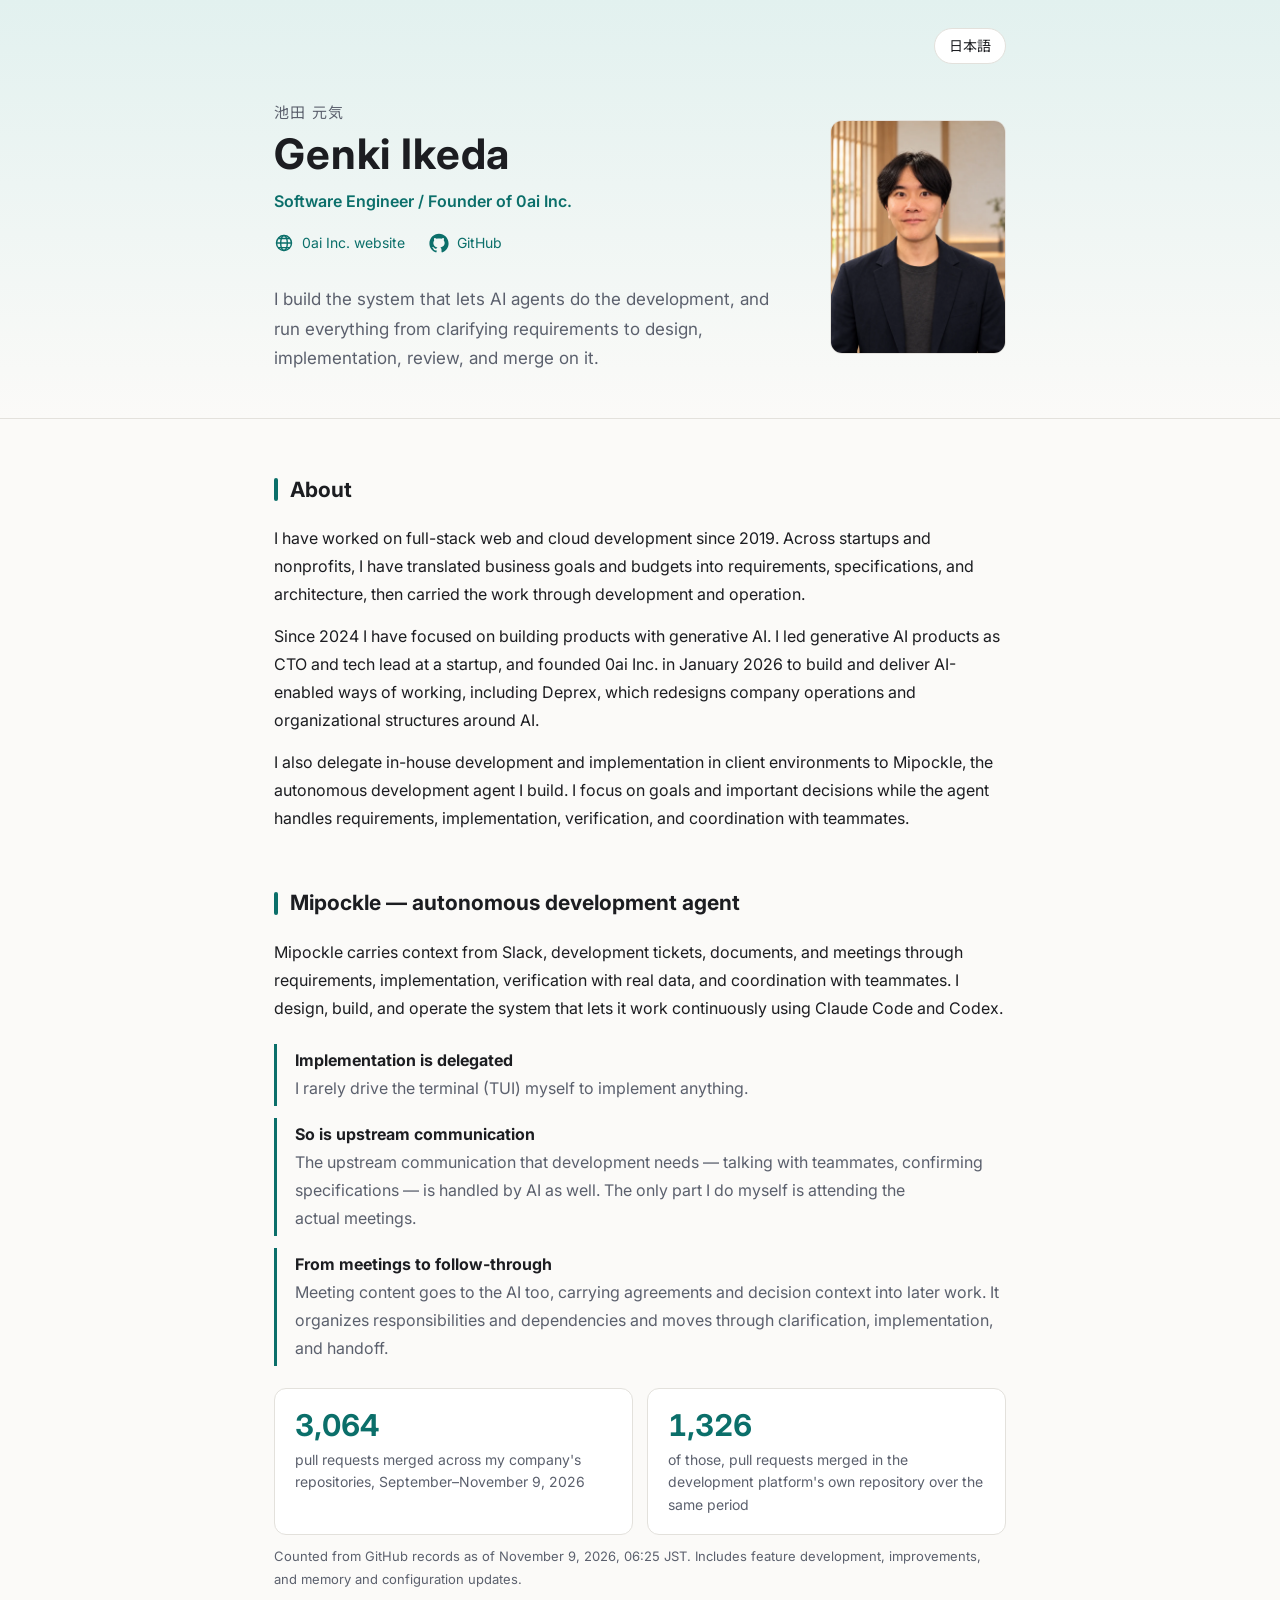
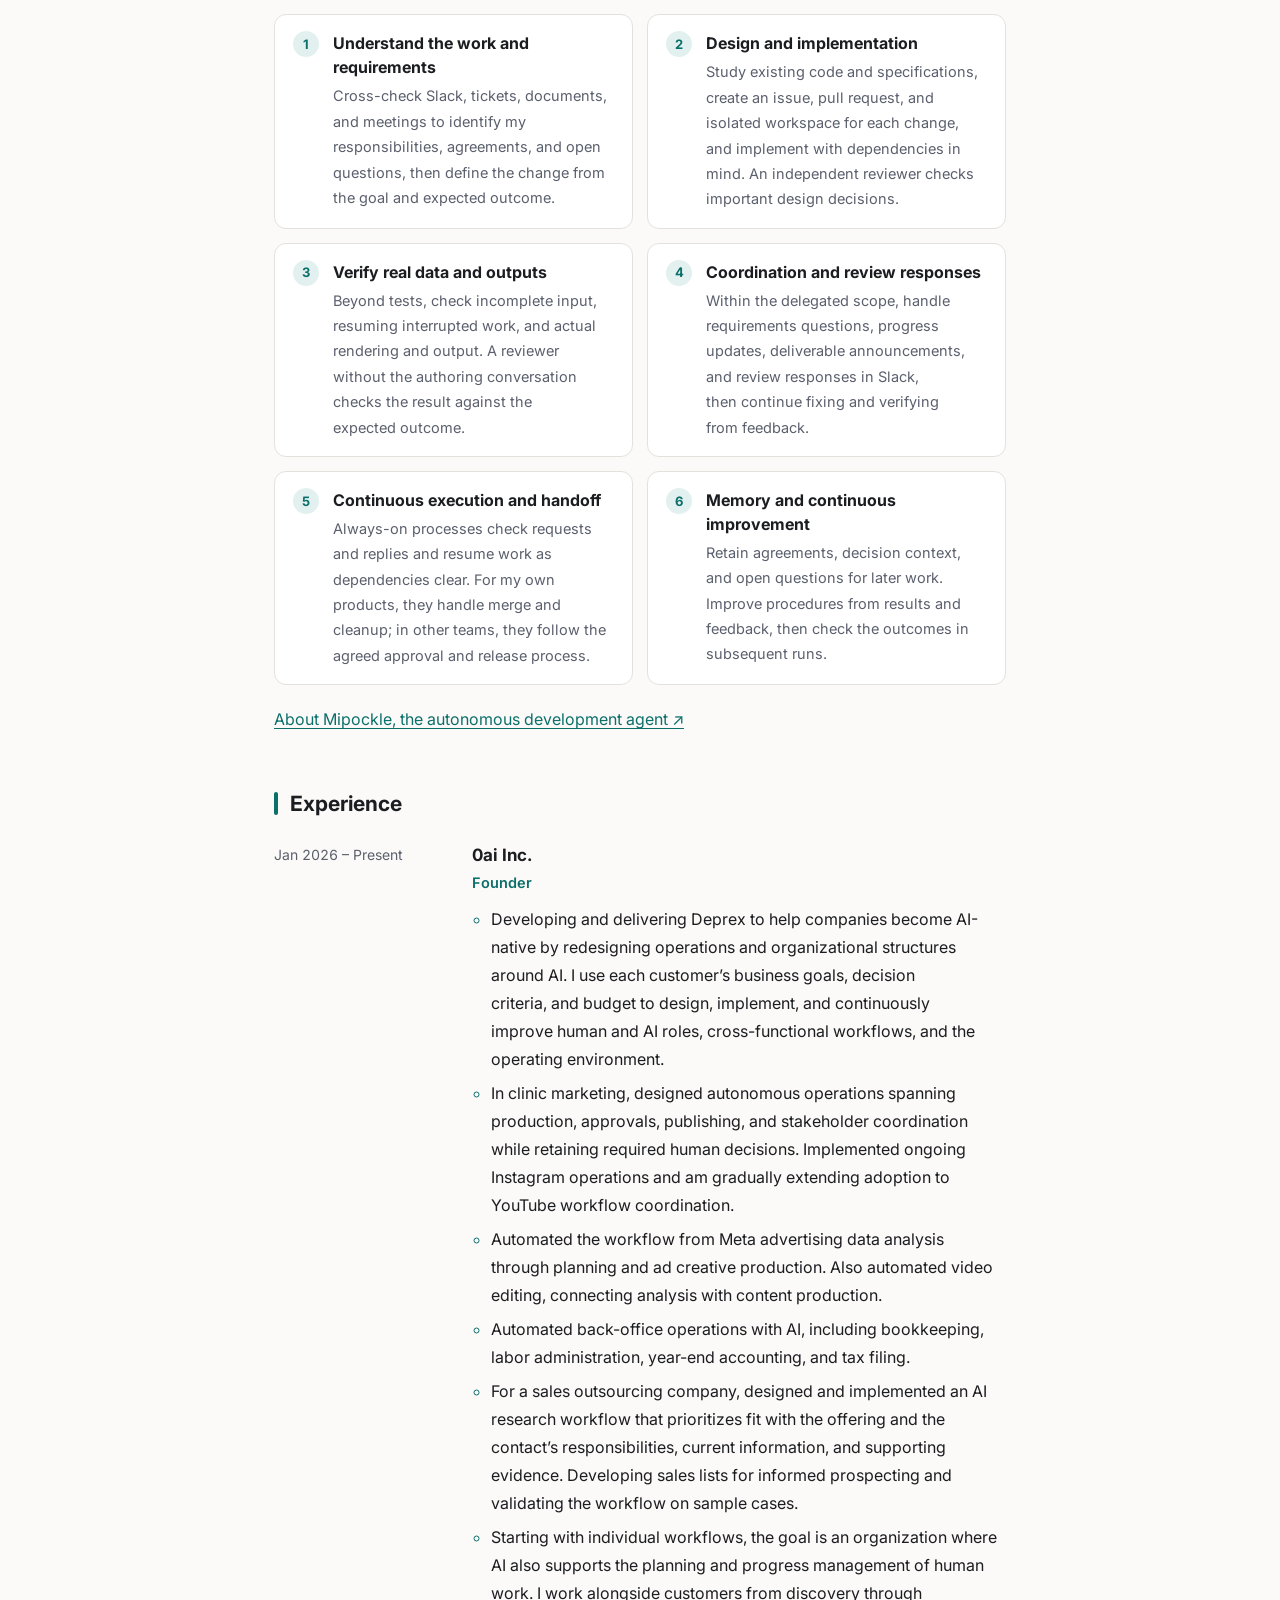
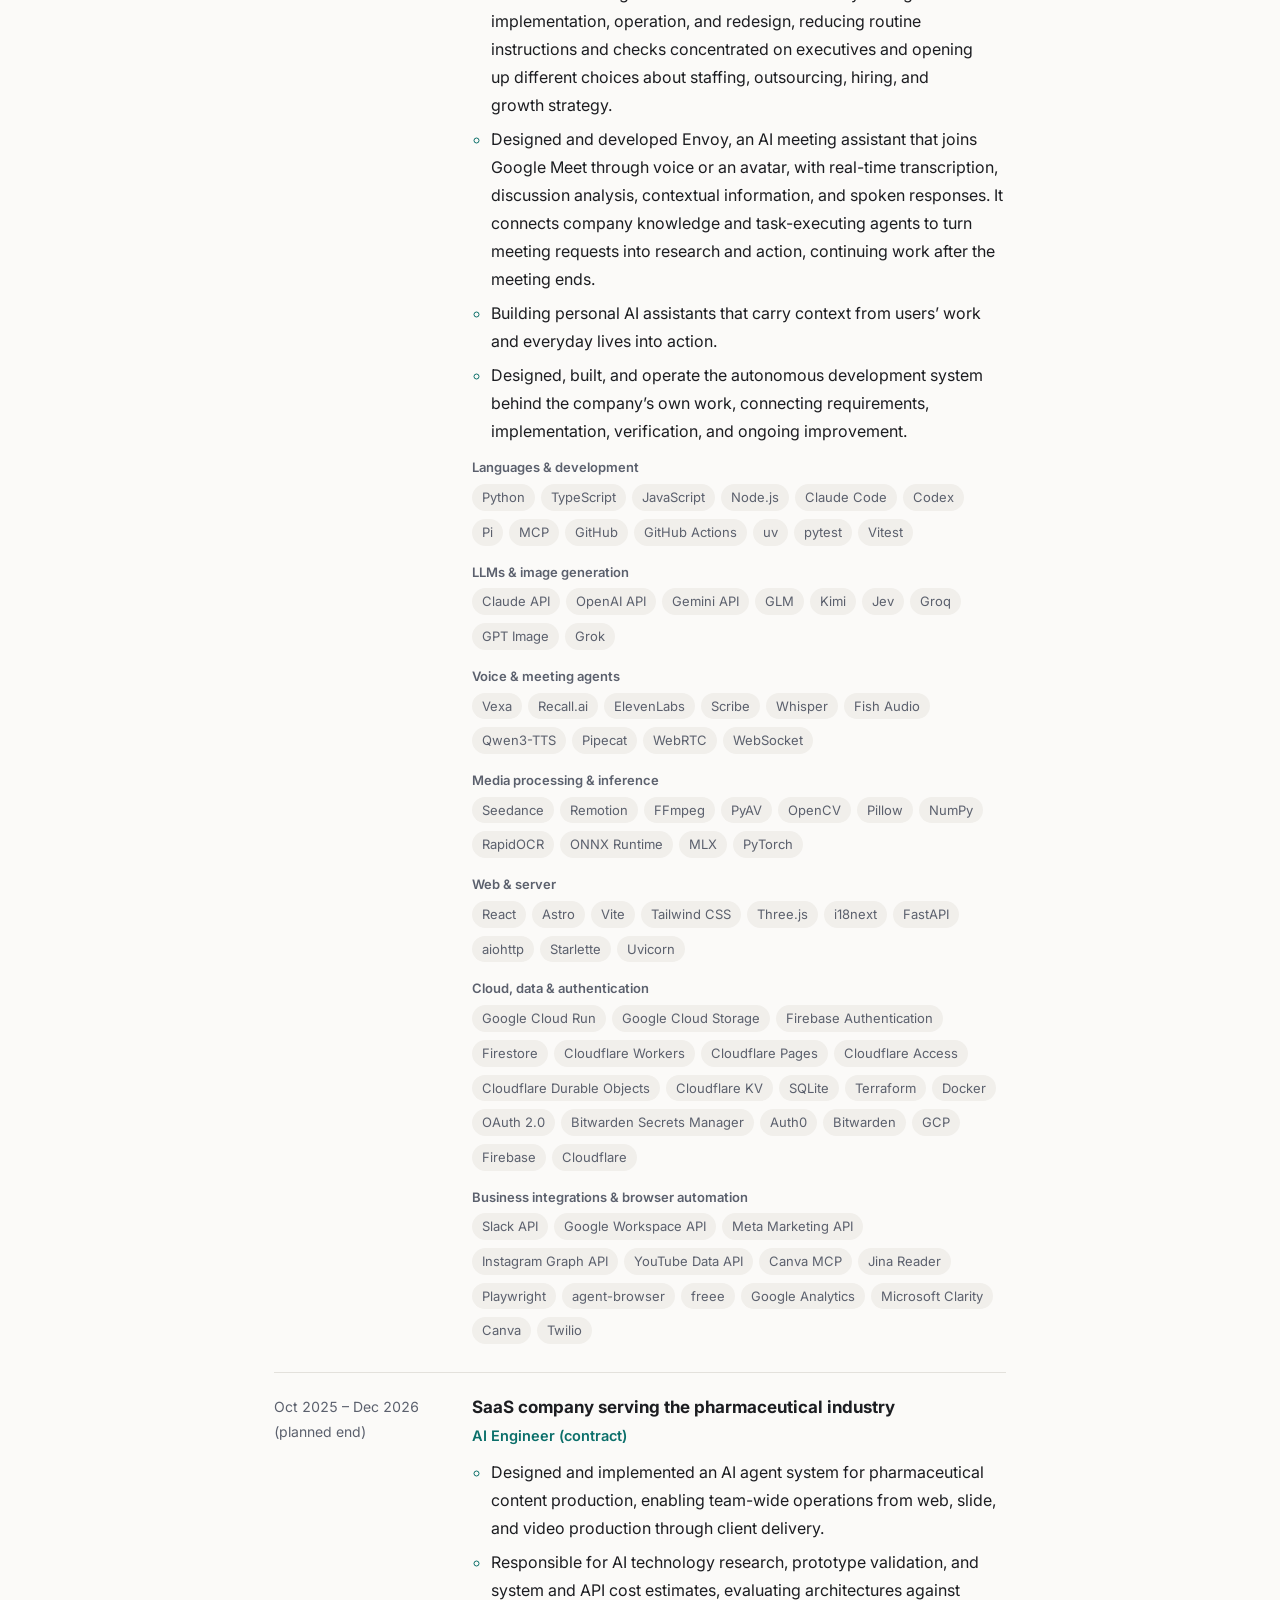
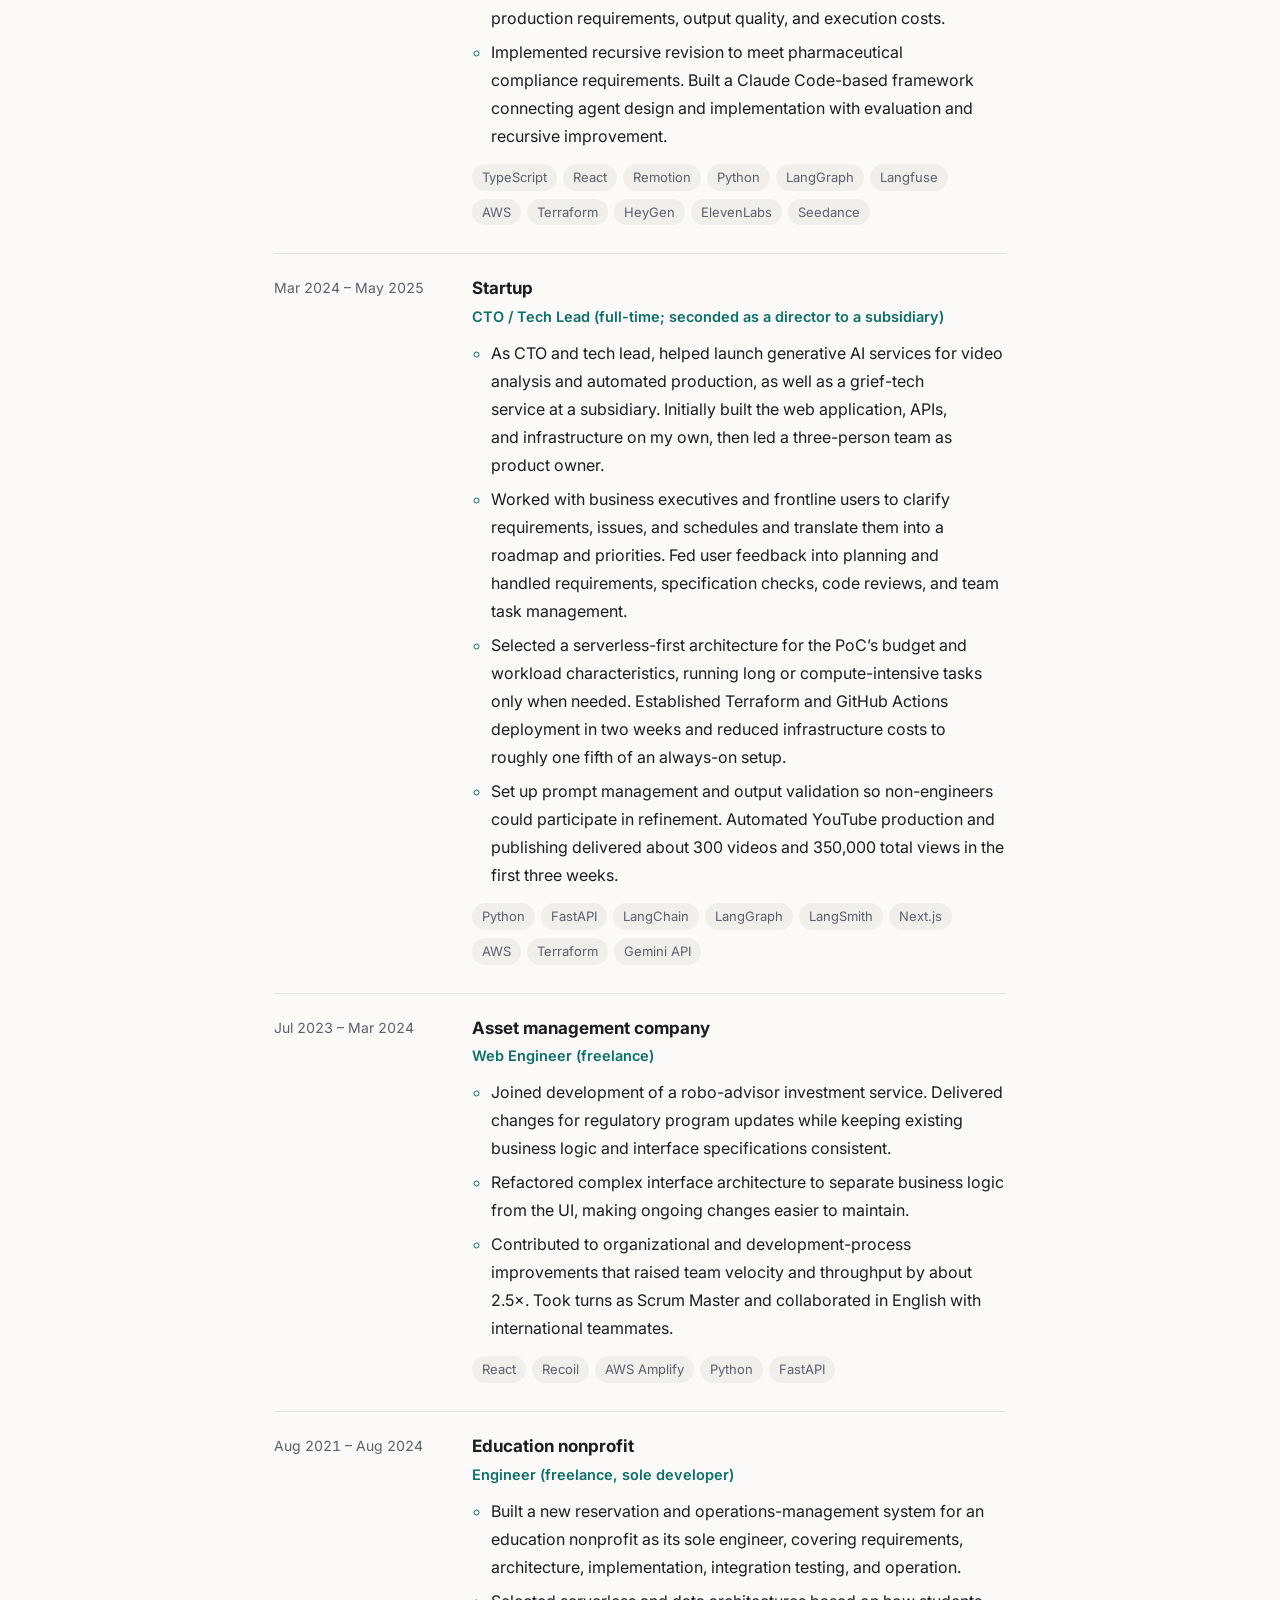
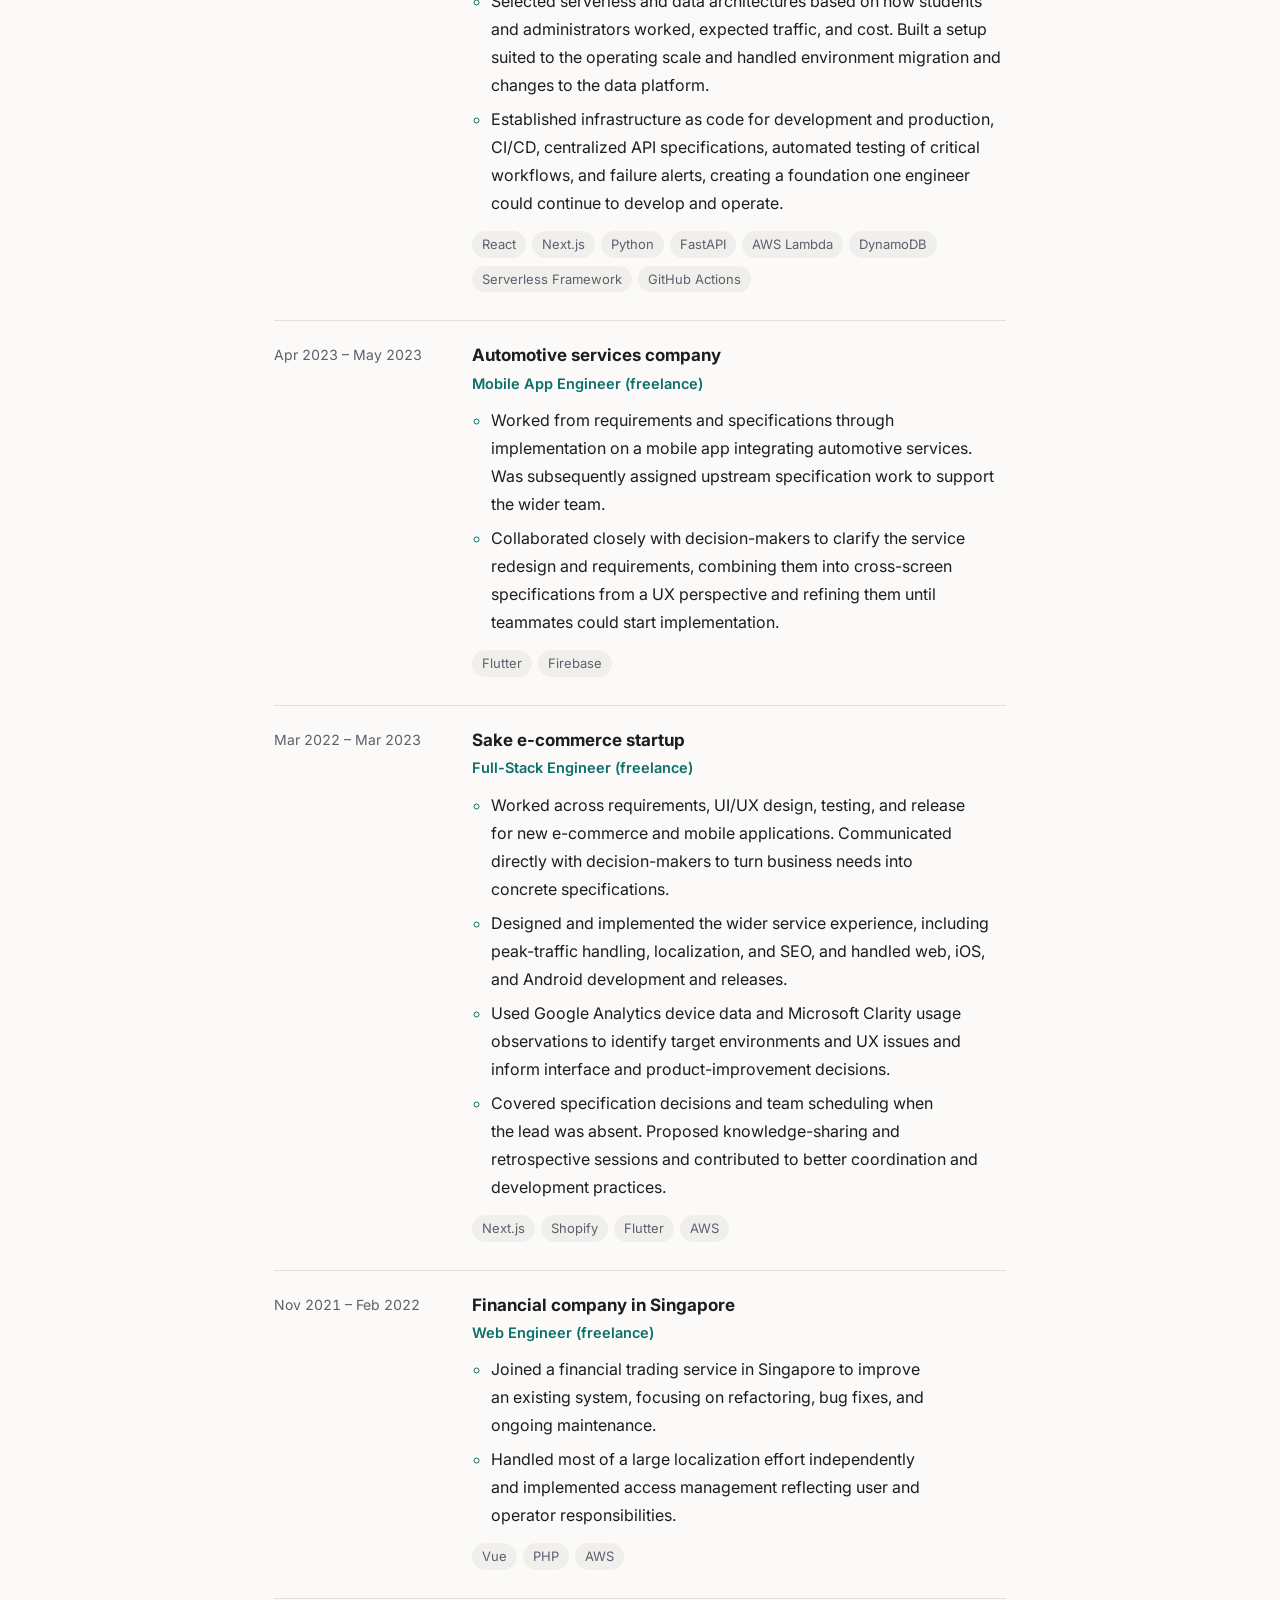
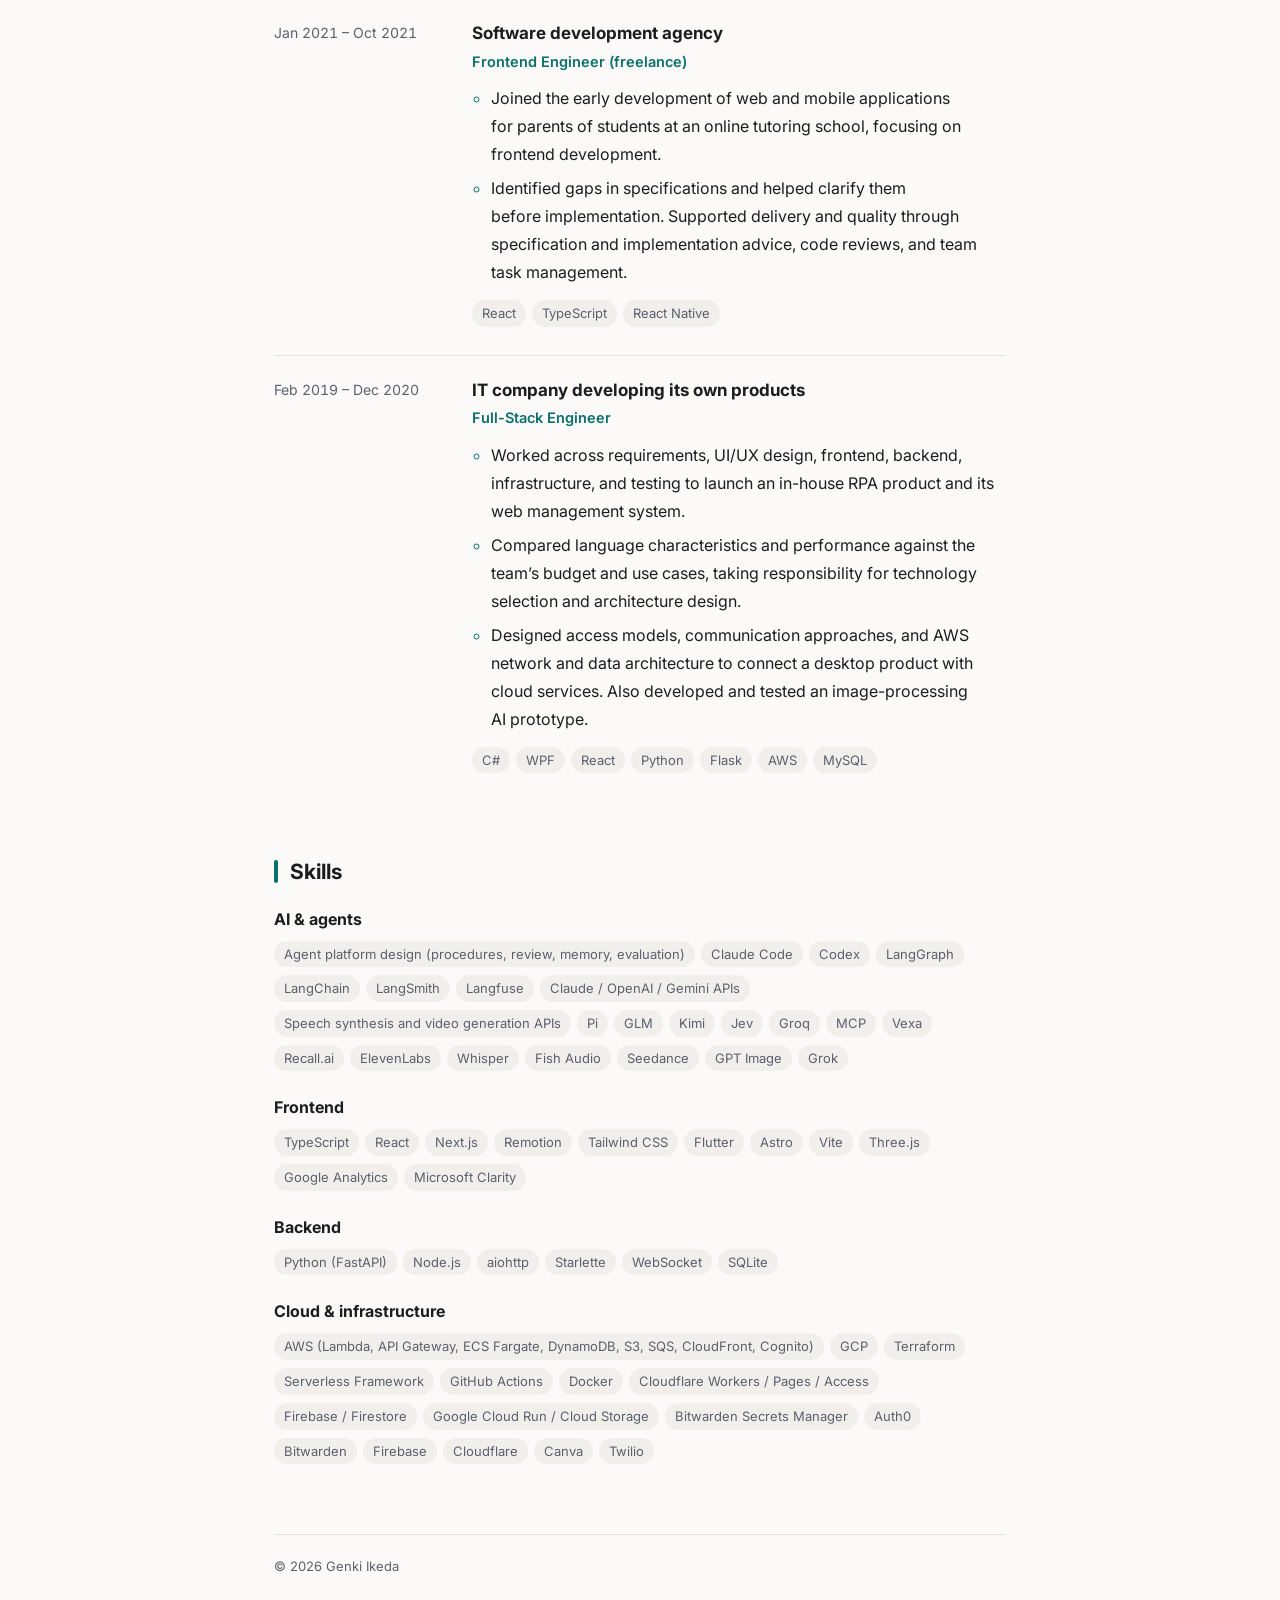
==== commit 2890711e: "プロフィール: Mipockleの表現とEnvoyの説明を更新" ====
--- a/en/index.html
+++ b/en/index.html
@@ -3,16 +3,30 @@
   <head>
     <meta charset="utf-8">
     <meta name="viewport" content="width=device-width, initial-scale=1">
-    <title>Genki Ikeda | Software Engineer</title>
-    <meta name="description" content="Software engineer who runs development — from requirements to implementation, review, and merge — on a self-built autonomous development system. Founder of 0ai Inc.">
+    <title>Genki Ikeda | CV</title>
+    <meta name="description" content="Genki Ikeda’s CV, experience, and technical skills. Founder of 0ai Inc. Full-stack web and cloud development, generative AI, autonomous agents, requirements, architecture, and operations.">
     <link rel="canonical" href="https://ig-freetech.github.io/en/">
     <link rel="alternate" hreflang="en" href="https://ig-freetech.github.io/en/">
     <link rel="alternate" hreflang="ja" href="https://ig-freetech.github.io/">
+    <link rel="alternate" hreflang="x-default" href="https://ig-freetech.github.io/">
+    <link rel="icon" type="image/png" sizes="192x192" href="/favicon.png">
+    <meta name="robots" content="index,follow,max-image-preview:large">
+    <meta name="author" content="Genki Ikeda">
+    <meta name="google-site-verification" content="GbCVneVJDYzVq2bsMPRLI_gwjvgMTDAKjdLR3QIjAEw">
     <meta property="og:type" content="profile">
-    <meta property="og:title" content="Genki Ikeda | Software Engineer">
-    <meta property="og:description" content="Software engineer who runs development — from requirements to implementation, review, and merge — on a self-built autonomous development system. Founder of 0ai Inc.">
+    <meta property="og:site_name" content="Genki Ikeda | CV">
+    <meta property="og:title" content="Genki Ikeda | CV">
+    <meta property="og:description" content="Genki Ikeda’s CV, experience, and technical skills. Founder of 0ai Inc. Full-stack web and cloud development, generative AI, autonomous agents, requirements, architecture, and operations.">
     <meta property="og:url" content="https://ig-freetech.github.io/en/">
+    <meta property="og:image" content="https://ig-freetech.github.io/assets/genki-ikeda.webp">
+    <meta property="og:image:width" content="720">
+    <meta property="og:image:height" content="960">
+    <meta property="og:image:alt" content="Genki Ikeda">
+    <meta property="og:locale" content="en_US">
+    <meta property="og:locale:alternate" content="ja_JP">
     <meta name="twitter:card" content="summary">
+    <meta name="twitter:image" content="https://ig-freetech.github.io/assets/genki-ikeda.webp">
+    <script type="application/ld+json">{"@context":"https://schema.org","@graph":[{"@type":"WebSite","@id":"https://ig-freetech.github.io/#website","url":"https://ig-freetech.github.io/","name":"Genki Ikeda | CV","alternateName":["Genki Ikeda CV","池田元気の職務経歴"],"inLanguage":["ja","en"]},{"@type":"Person","@id":"https://ig-freetech.github.io/#person","name":"Genki Ikeda","alternateName":["池田 元気","池田元気"],"url":"https://ig-freetech.github.io/","image":"https://ig-freetech.github.io/assets/genki-ikeda.webp","jobTitle":"Software Engineer / Founder of 0ai Inc.","worksFor":{"@type":"Organization","name":"株式会社0ai","url":"https://0ai-inc.com/"},"sameAs":["https://github.com/ig-freetech"]},{"@type":"ProfilePage","@id":"https://ig-freetech.github.io/en/#profile","url":"https://ig-freetech.github.io/en/","name":"Genki Ikeda | CV","description":"Genki Ikeda’s CV, experience, and technical skills. Founder of 0ai Inc. Full-stack web and cloud development, generative AI, autonomous agents, requirements, architecture, and operations.","inLanguage":"en","mainEntity":{"@id":"https://ig-freetech.github.io/#person"},"isPartOf":{"@id":"https://ig-freetech.github.io/#website"}}]}</script>
     <link rel="preconnect" href="https://fonts.googleapis.com">
     <link rel="preconnect" href="https://fonts.gstatic.com" crossorigin>
     <link rel="stylesheet" href="https://fonts.googleapis.com/css2?family=Inter:wght@400;600;700&family=Noto+Sans+JP:wght@400;500;700&display=swap">
@@ -39,7 +53,7 @@
         <h2 id="about">About</h2>
         <p>I have worked on full-stack web and cloud development since 2019. Across startups and nonprofits, I have translated business goals and budgets into requirements, specifications, and architecture, then carried the work through development and operation.</p>
         <p>Since 2024 I have focused on building products with generative AI. I led generative AI products as CTO and tech lead at a startup, and founded 0ai Inc. in January 2026 to build and deliver AI-enabled ways of working, including Deprex, which redesigns company operations and organizational structures around AI.</p>
-        <p>I also delegate my own development to Mipockle, the autonomous development agent I build. I focus on goals and important decisions while the agent handles requirements, implementation, verification, and coordination with teammates.</p>
+        <p>I also delegate in-house development and implementation in client environments to Mipockle, the autonomous development agent I build. I focus on goals and important decisions while the agent handles requirements, implementation, verification, and coordination with teammates.</p>
       </section>
       <section aria-labelledby="system">
         <h2 id="system">Mipockle — autonomous development agent</h2>
@@ -105,7 +119,7 @@
           <div class="job-body">
             <h3 class="job-org">0ai Inc.</h3>
             <p class="job-position">Founder</p>
-            <ul class="job-points"><li>Developing and delivering Deprex to help companies become AI-native by redesigning operations and organizational structures around AI. I use each customer’s business goals, decision criteria, and budget to design, implement, and continuously improve human and AI roles, cross-functional workflows, and the operating environment.</li><li>In clinic marketing, designed autonomous operations spanning production, approvals, publishing, and stakeholder coordination while retaining required human decisions. Implemented ongoing Instagram operations and am gradually extending adoption to YouTube workflow coordination.</li><li>Automated the workflow from Meta advertising data analysis through planning and ad creative production. Also automated video editing, connecting analysis with content production.</li><li>Automated back-office operations with AI, including bookkeeping, labor administration, year-end accounting, and tax filing.</li><li>For a sales outsourcing company, designed and implemented an AI research workflow that prioritizes fit with the offering and the contact’s responsibilities, current information, and supporting evidence. Developing sales lists for informed prospecting and validating the workflow on sample cases.</li><li>Starting with individual workflows, the goal is an organization where AI also supports the planning and progress management of human work. I work alongside customers from discovery through implementation, operation, and redesign, reducing routine instructions and checks concentrated on executives and opening up different choices about staffing, outsourcing, hiring, and growth strategy.</li><li>Building AI products, including meeting agents and personal assistants, that carry context from users’ work and everyday lives into action.</li><li>Designed, built, and operate the autonomous development system behind the company’s own work, connecting requirements, implementation, verification, and ongoing improvement.</li></ul>
+            <ul class="job-points"><li>Developing and delivering Deprex to help companies become AI-native by redesigning operations and organizational structures around AI. I use each customer’s business goals, decision criteria, and budget to design, implement, and continuously improve human and AI roles, cross-functional workflows, and the operating environment.</li><li>In clinic marketing, designed autonomous operations spanning production, approvals, publishing, and stakeholder coordination while retaining required human decisions. Implemented ongoing Instagram operations and am gradually extending adoption to YouTube workflow coordination.</li><li>Automated the workflow from Meta advertising data analysis through planning and ad creative production. Also automated video editing, connecting analysis with content production.</li><li>Automated back-office operations with AI, including bookkeeping, labor administration, year-end accounting, and tax filing.</li><li>For a sales outsourcing company, designed and implemented an AI research workflow that prioritizes fit with the offering and the contact’s responsibilities, current information, and supporting evidence. Developing sales lists for informed prospecting and validating the workflow on sample cases.</li><li>Starting with individual workflows, the goal is an organization where AI also supports the planning and progress management of human work. I work alongside customers from discovery through implementation, operation, and redesign, reducing routine instructions and checks concentrated on executives and opening up different choices about staffing, outsourcing, hiring, and growth strategy.</li><li>Designed and developed Envoy, an AI meeting assistant that joins Google Meet through voice or an avatar, with real-time transcription, discussion analysis, contextual information, and spoken responses. It connects company knowledge and task-executing agents to turn meeting requests into research and action, continuing work after the meeting ends.</li><li>Building personal AI assistants that carry context from users’ work and everyday lives into action.</li><li>Designed, built, and operate the autonomous development system behind the company’s own work, connecting requirements, implementation, verification, and ongoing improvement.</li></ul>
             <div class="job-tech" aria-label="Tech">
               <div class="job-tech-group">
                 <h4 class="job-tech-heading">Languages &amp; development</h4>
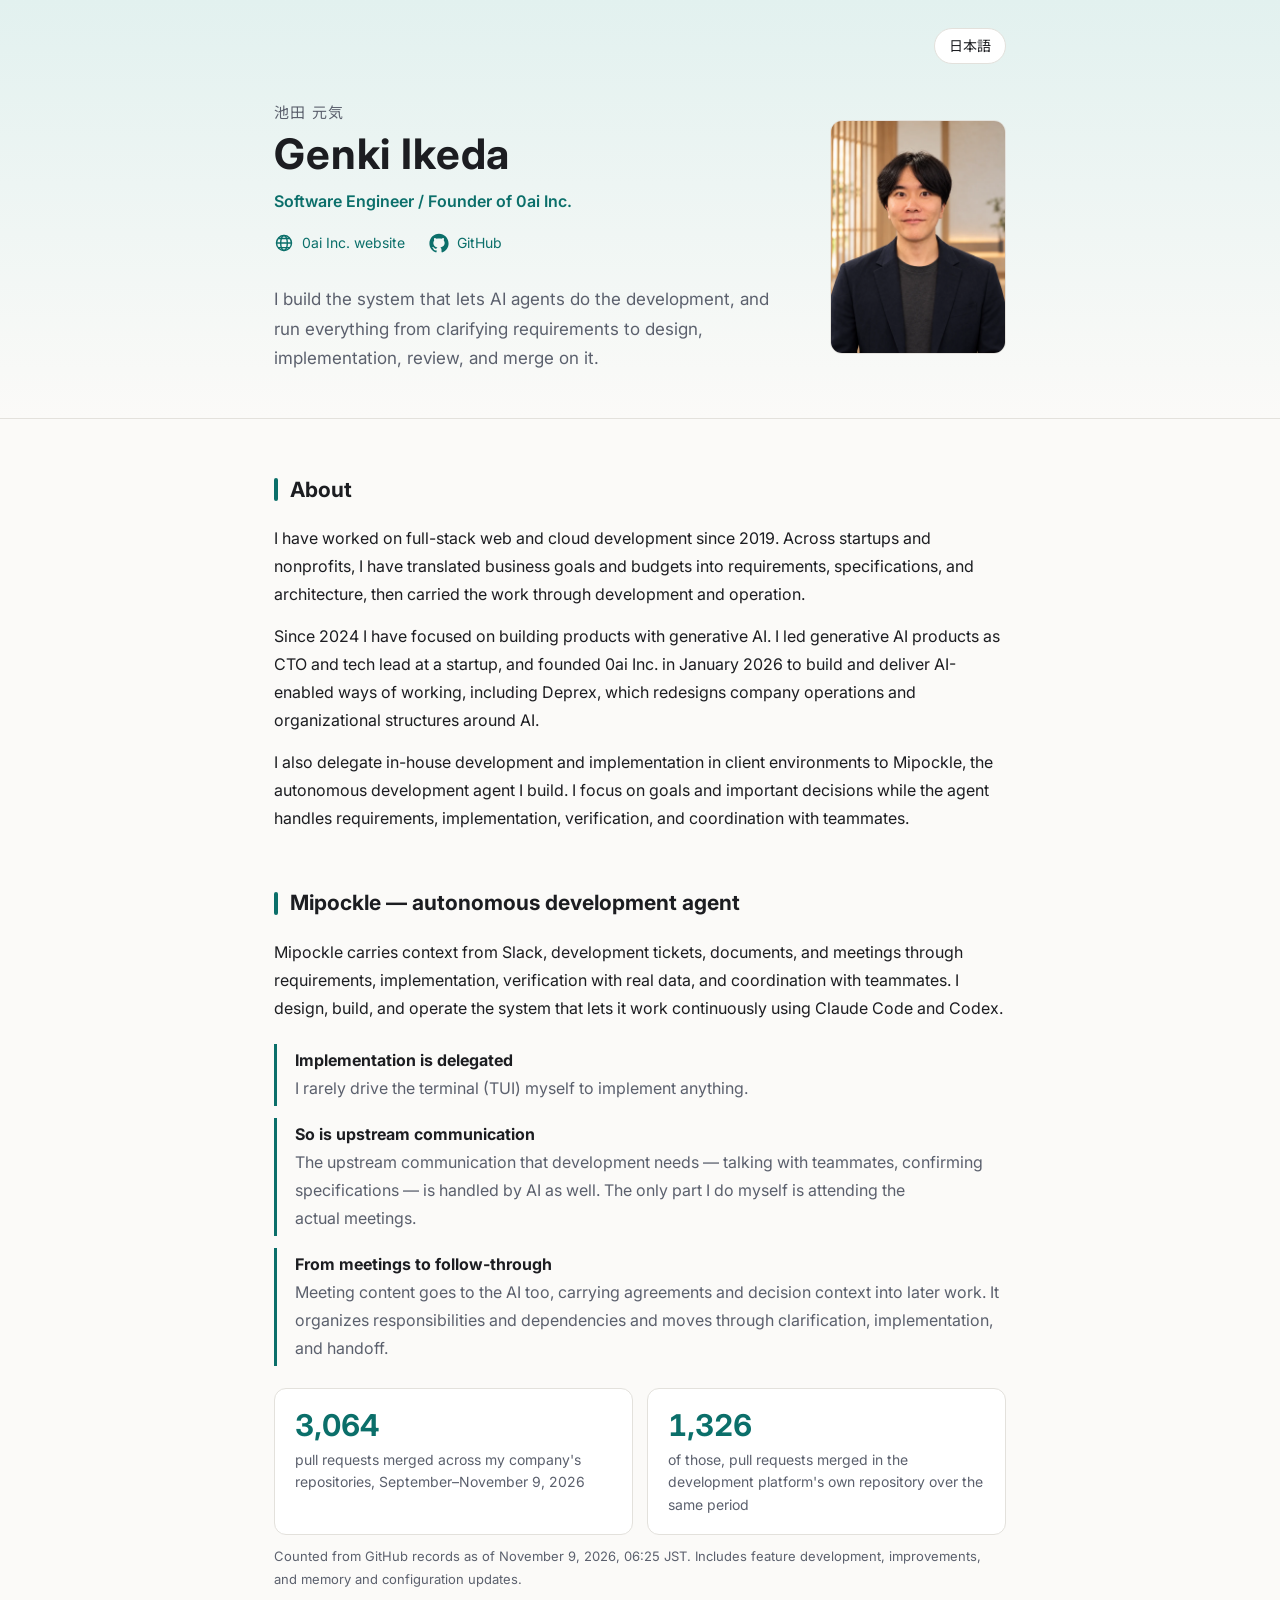
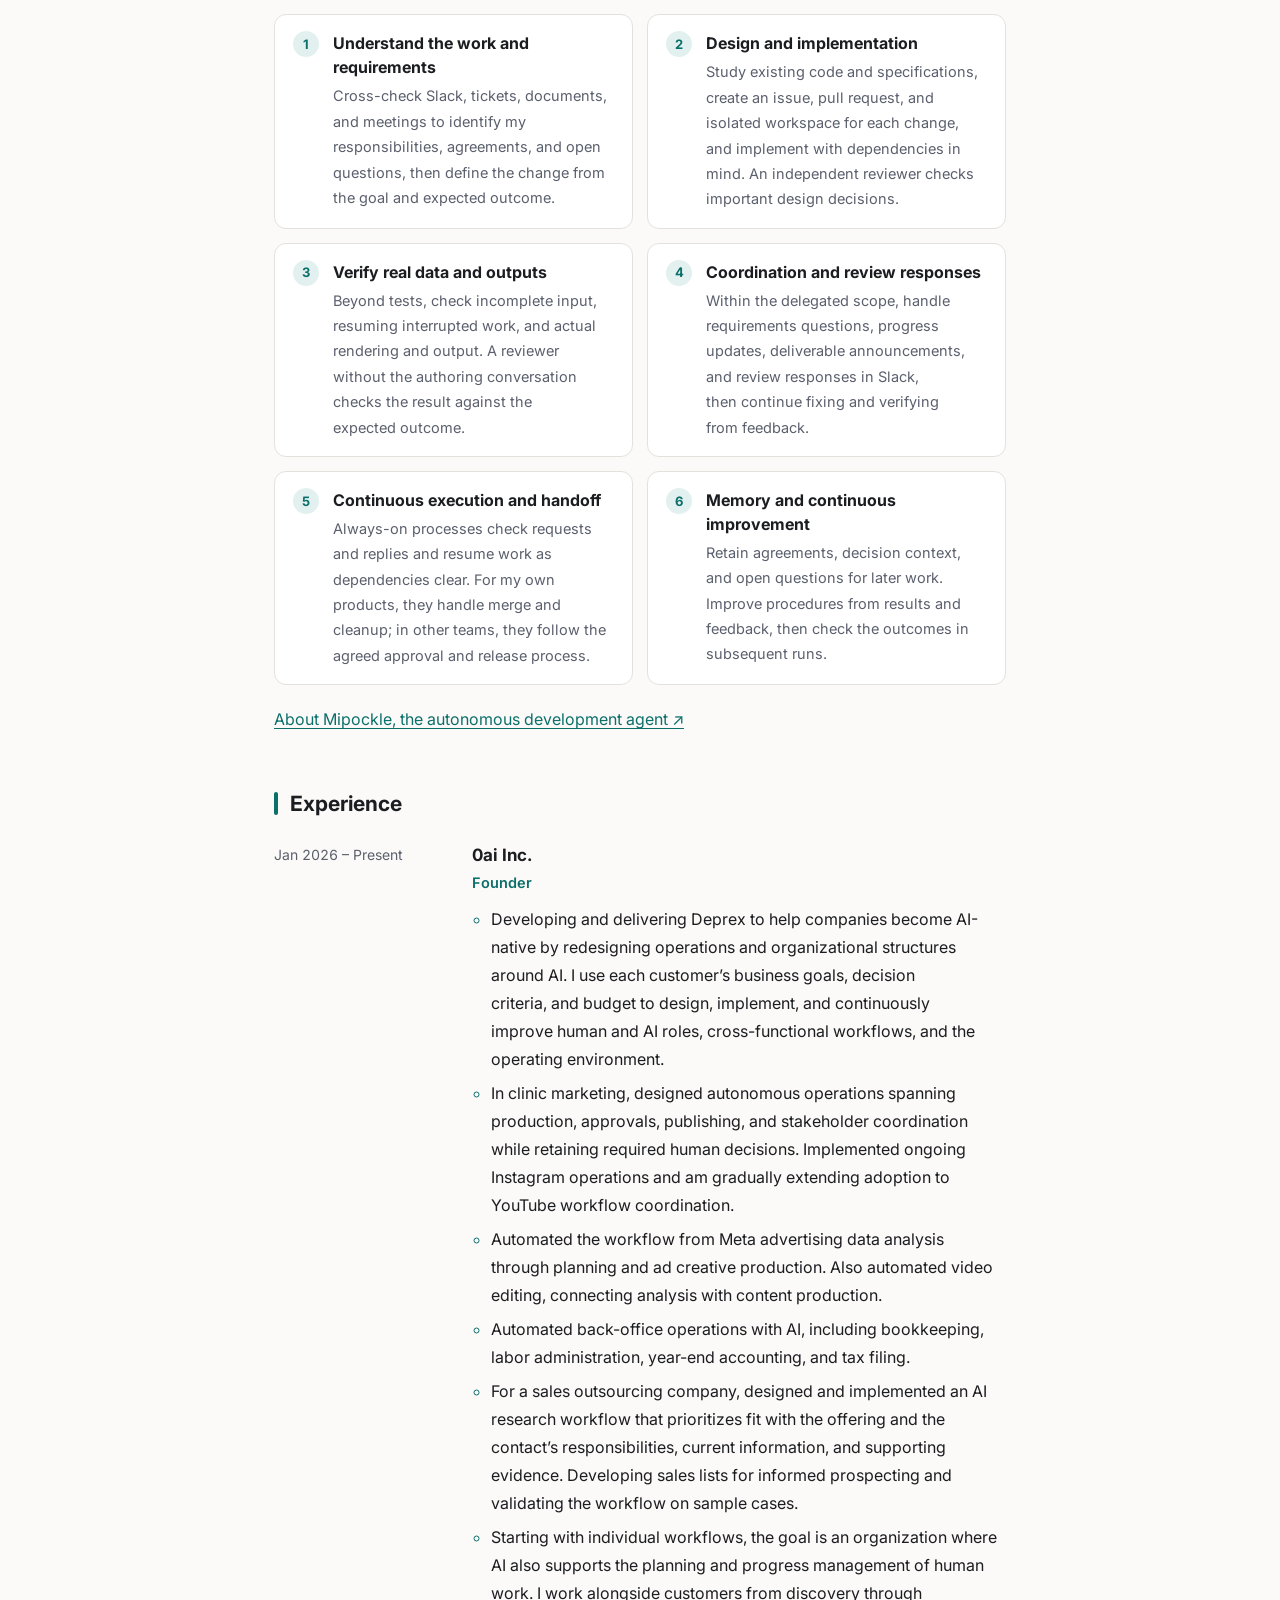
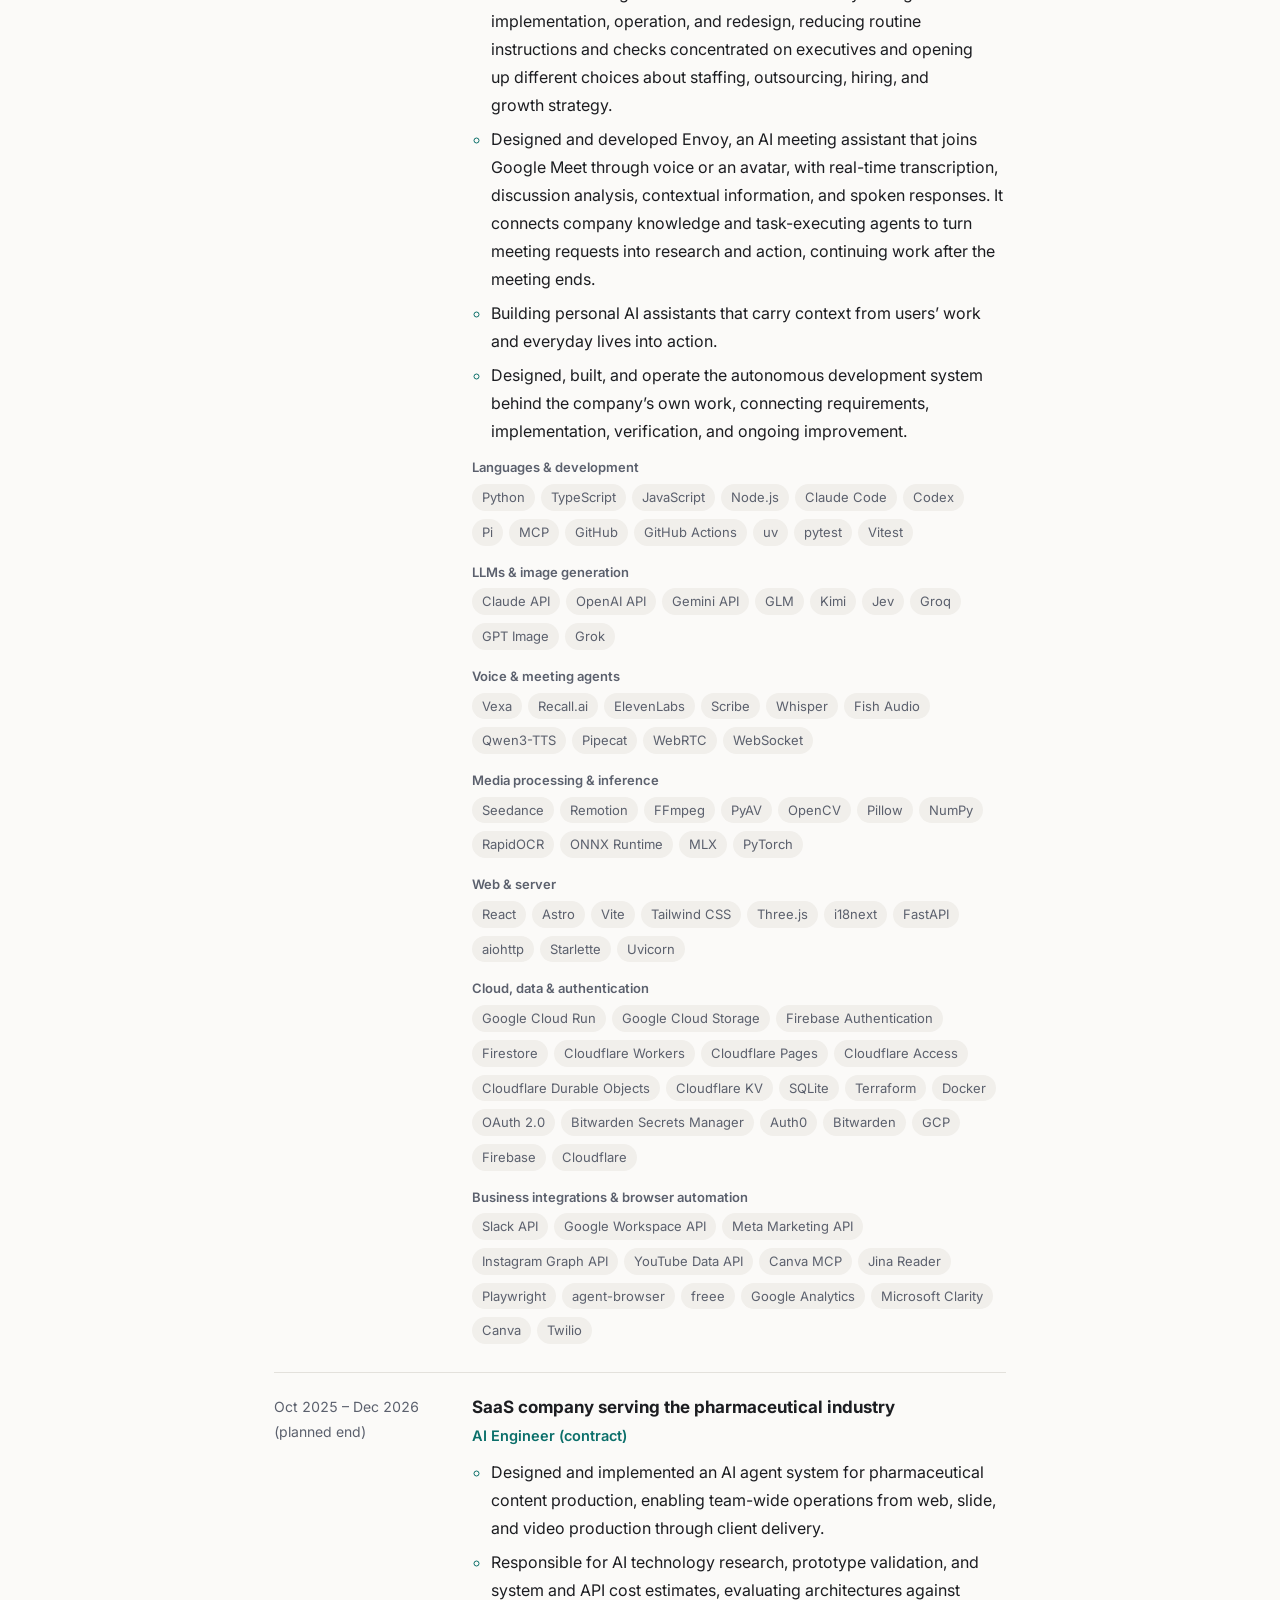
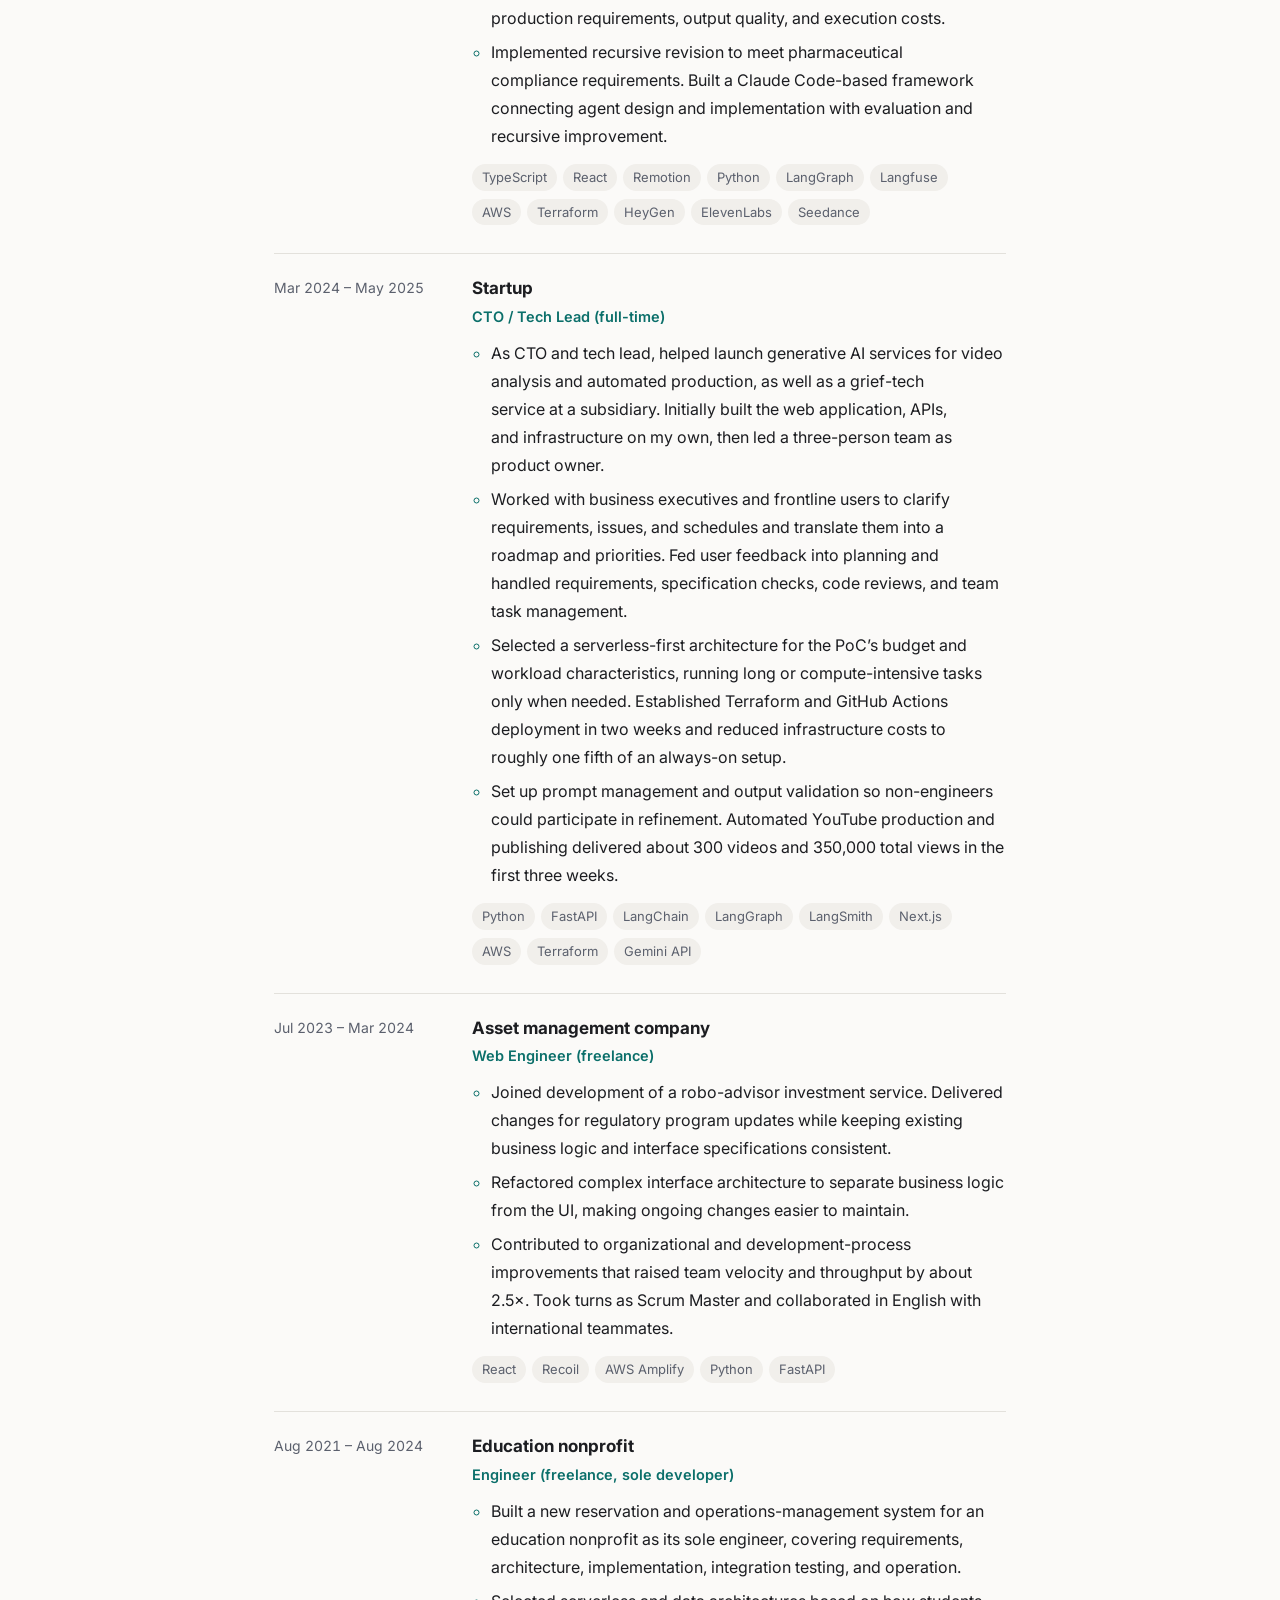
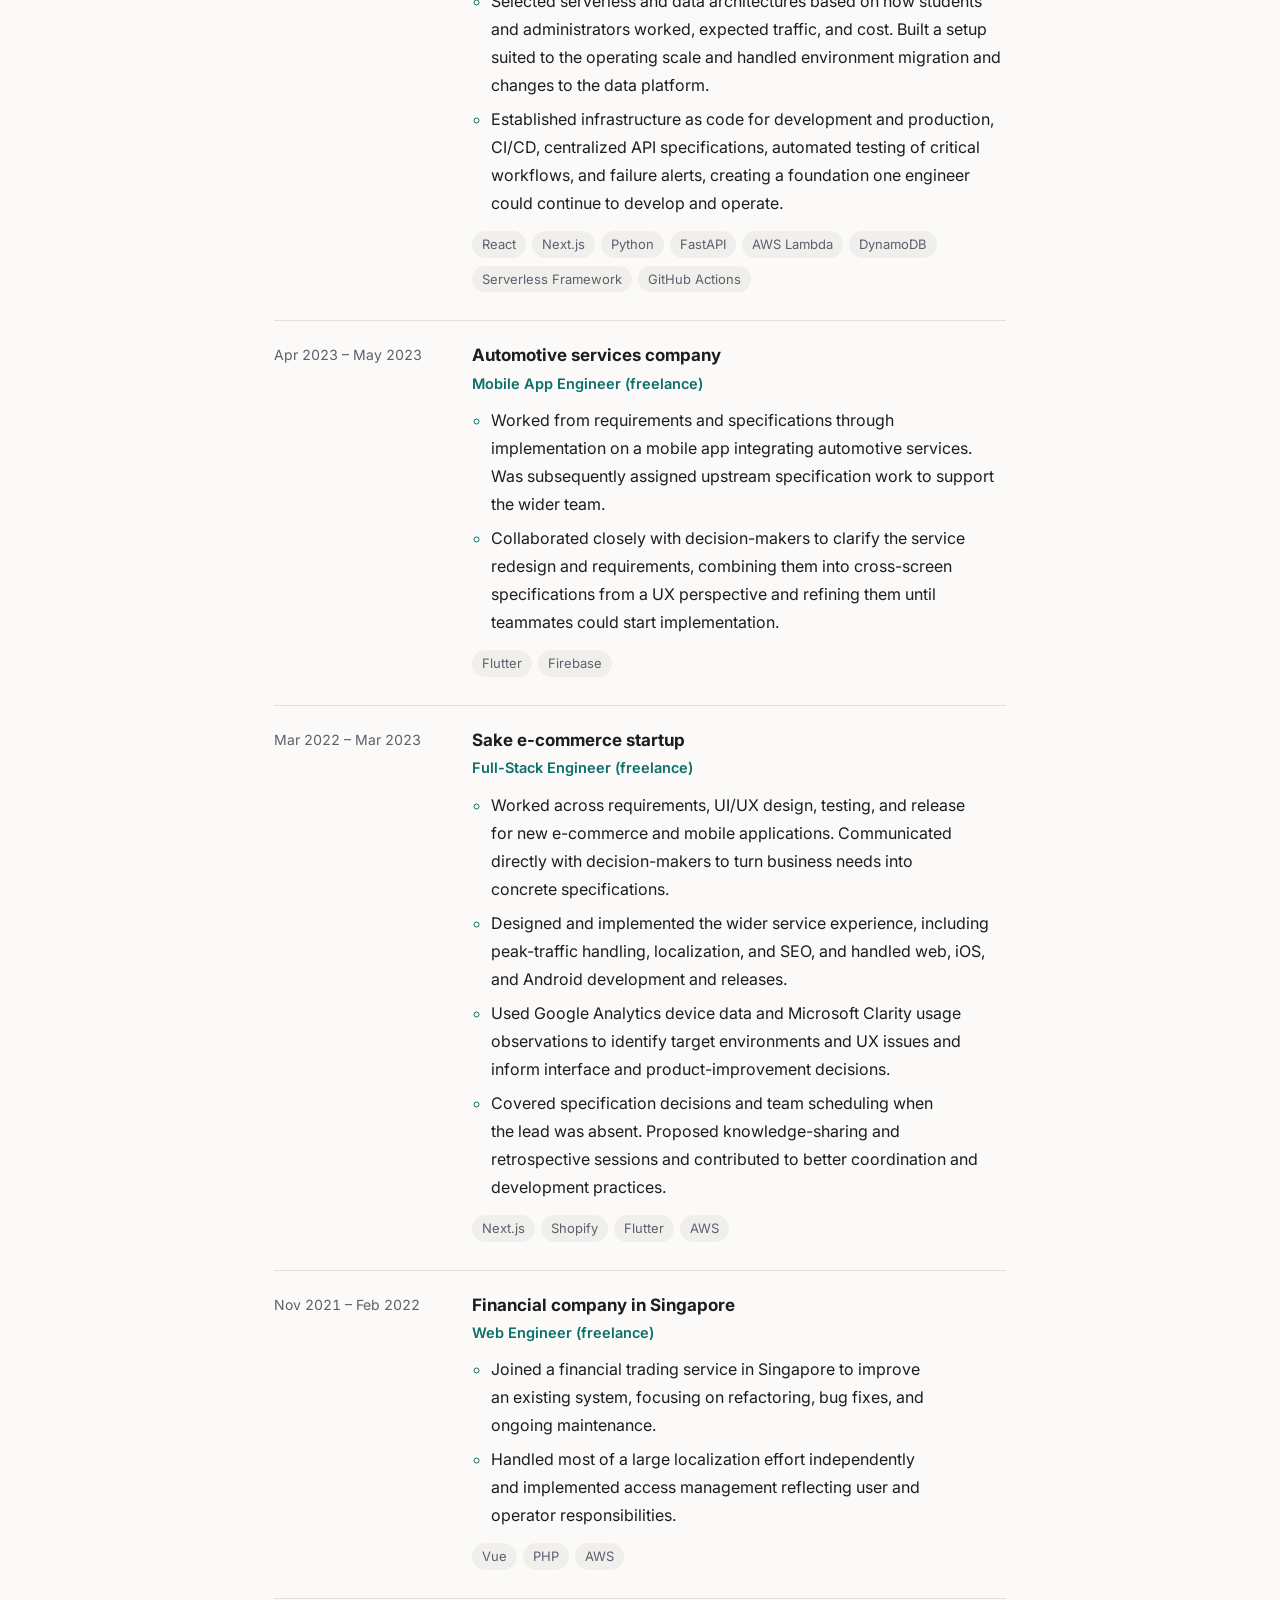
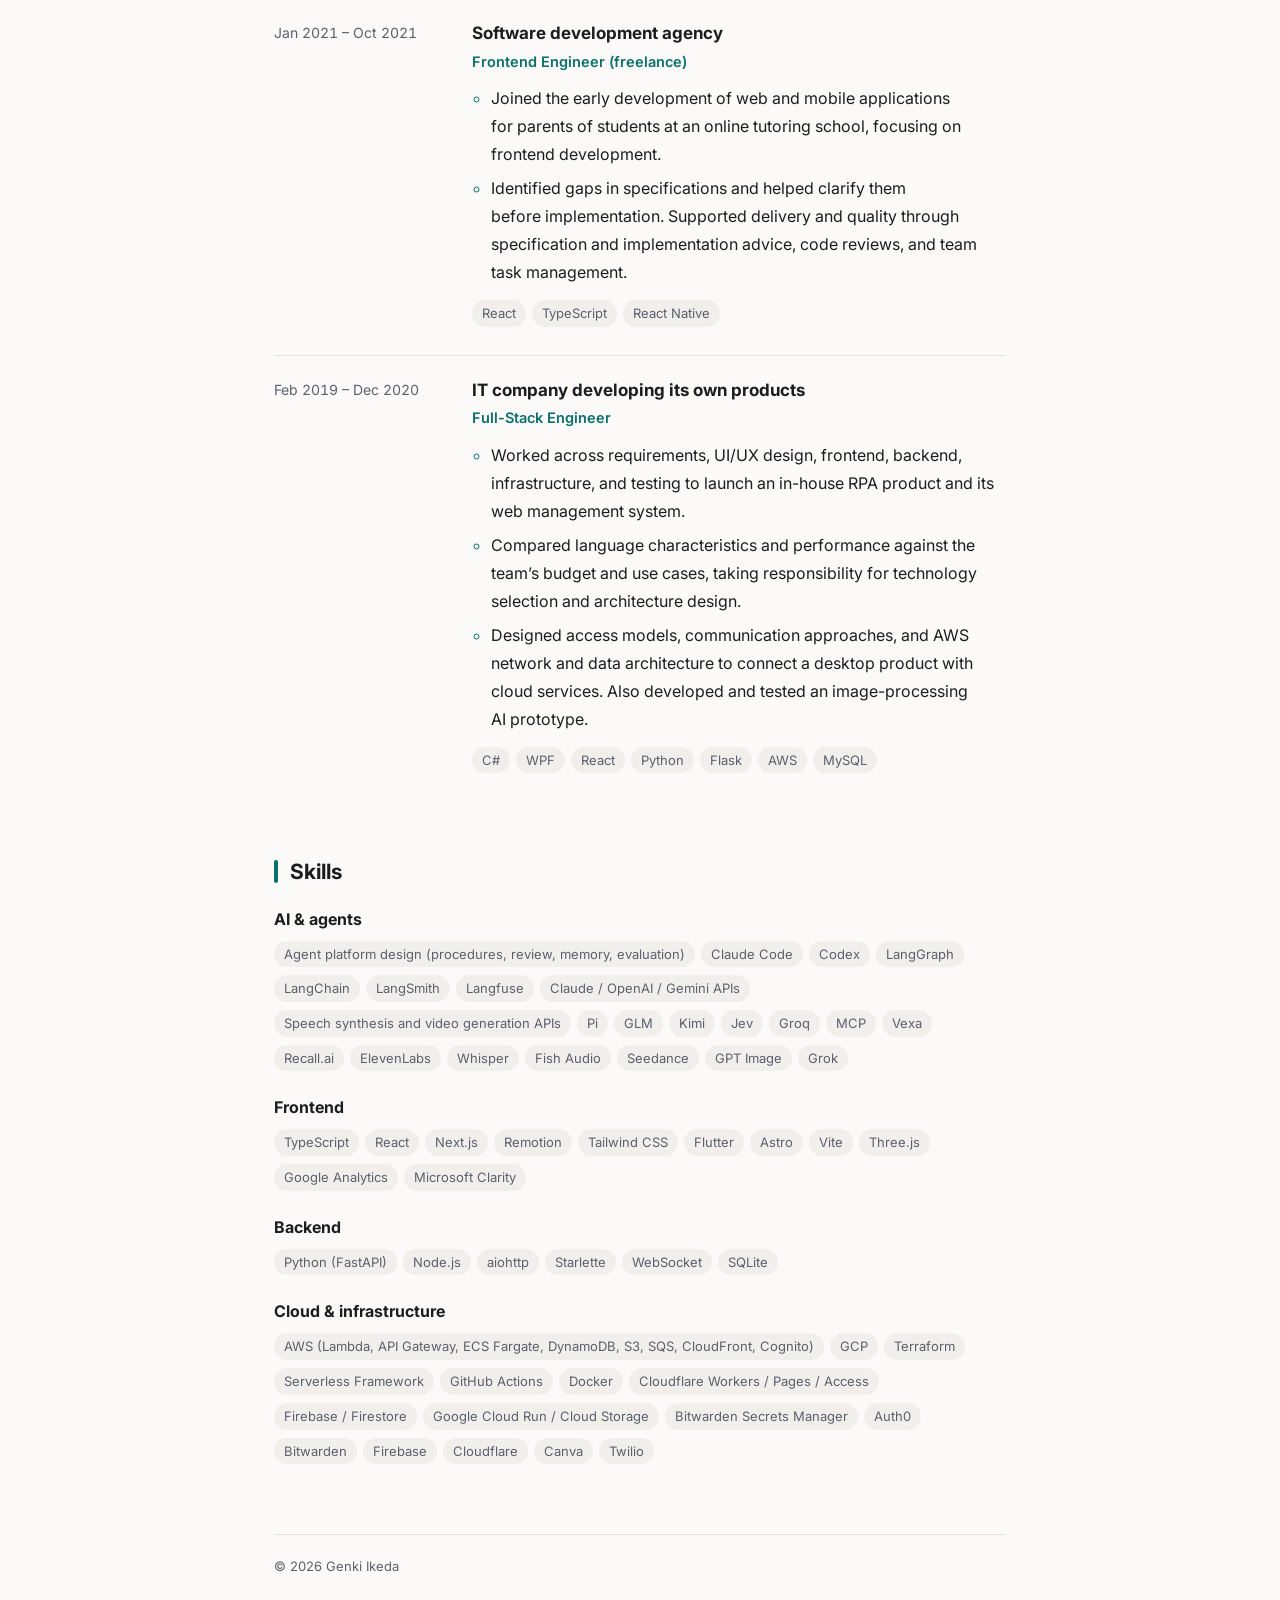
==== commit 276b4cd9: "プロフィール: Grillの職位表記から子会社への出向を削除 Co-Authored-By: Claude Opus 5.5 <noreply@anthropic.com>" ====
--- a/en/index.html
+++ b/en/index.html
@@ -164,7 +164,7 @@
           <p class="job-period">Mar 2024 – May 2025</p>
           <div class="job-body">
             <h3 class="job-org">Startup</h3>
-            <p class="job-position">CTO / Tech Lead (full-time; seconded as a director to a subsidiary)</p>
+            <p class="job-position">CTO / Tech Lead (full-time)</p>
             <ul class="job-points"><li>As CTO and tech lead, helped launch generative AI services for video analysis and automated production, as well as a grief-tech service at a subsidiary. Initially built the web application, APIs, and infrastructure on my own, then led a three-person team as product owner.</li><li>Worked with business executives and frontline users to clarify requirements, issues, and schedules and translate them into a roadmap and priorities. Fed user feedback into planning and handled requirements, specification checks, code reviews, and team task management.</li><li>Selected a serverless-first architecture for the PoC’s budget and workload characteristics, running long or compute-intensive tasks only when needed. Established Terraform and GitHub Actions deployment in two weeks and reduced infrastructure costs to roughly one fifth of an always-on setup.</li><li>Set up prompt management and output validation so non-engineers could participate in refinement. Automated YouTube production and publishing delivered about 300 videos and 350,000 total views in the first three weeks.</li></ul>
             <div class="job-tech" aria-label="Tech"><p><span class="tag">Python</span><span class="tag">FastAPI</span><span class="tag">LangChain</span><span class="tag">LangGraph</span><span class="tag">LangSmith</span><span class="tag">Next.js</span><span class="tag">AWS</span><span class="tag">Terraform</span><span class="tag">Gemini API</span></p></div>
           </div>
